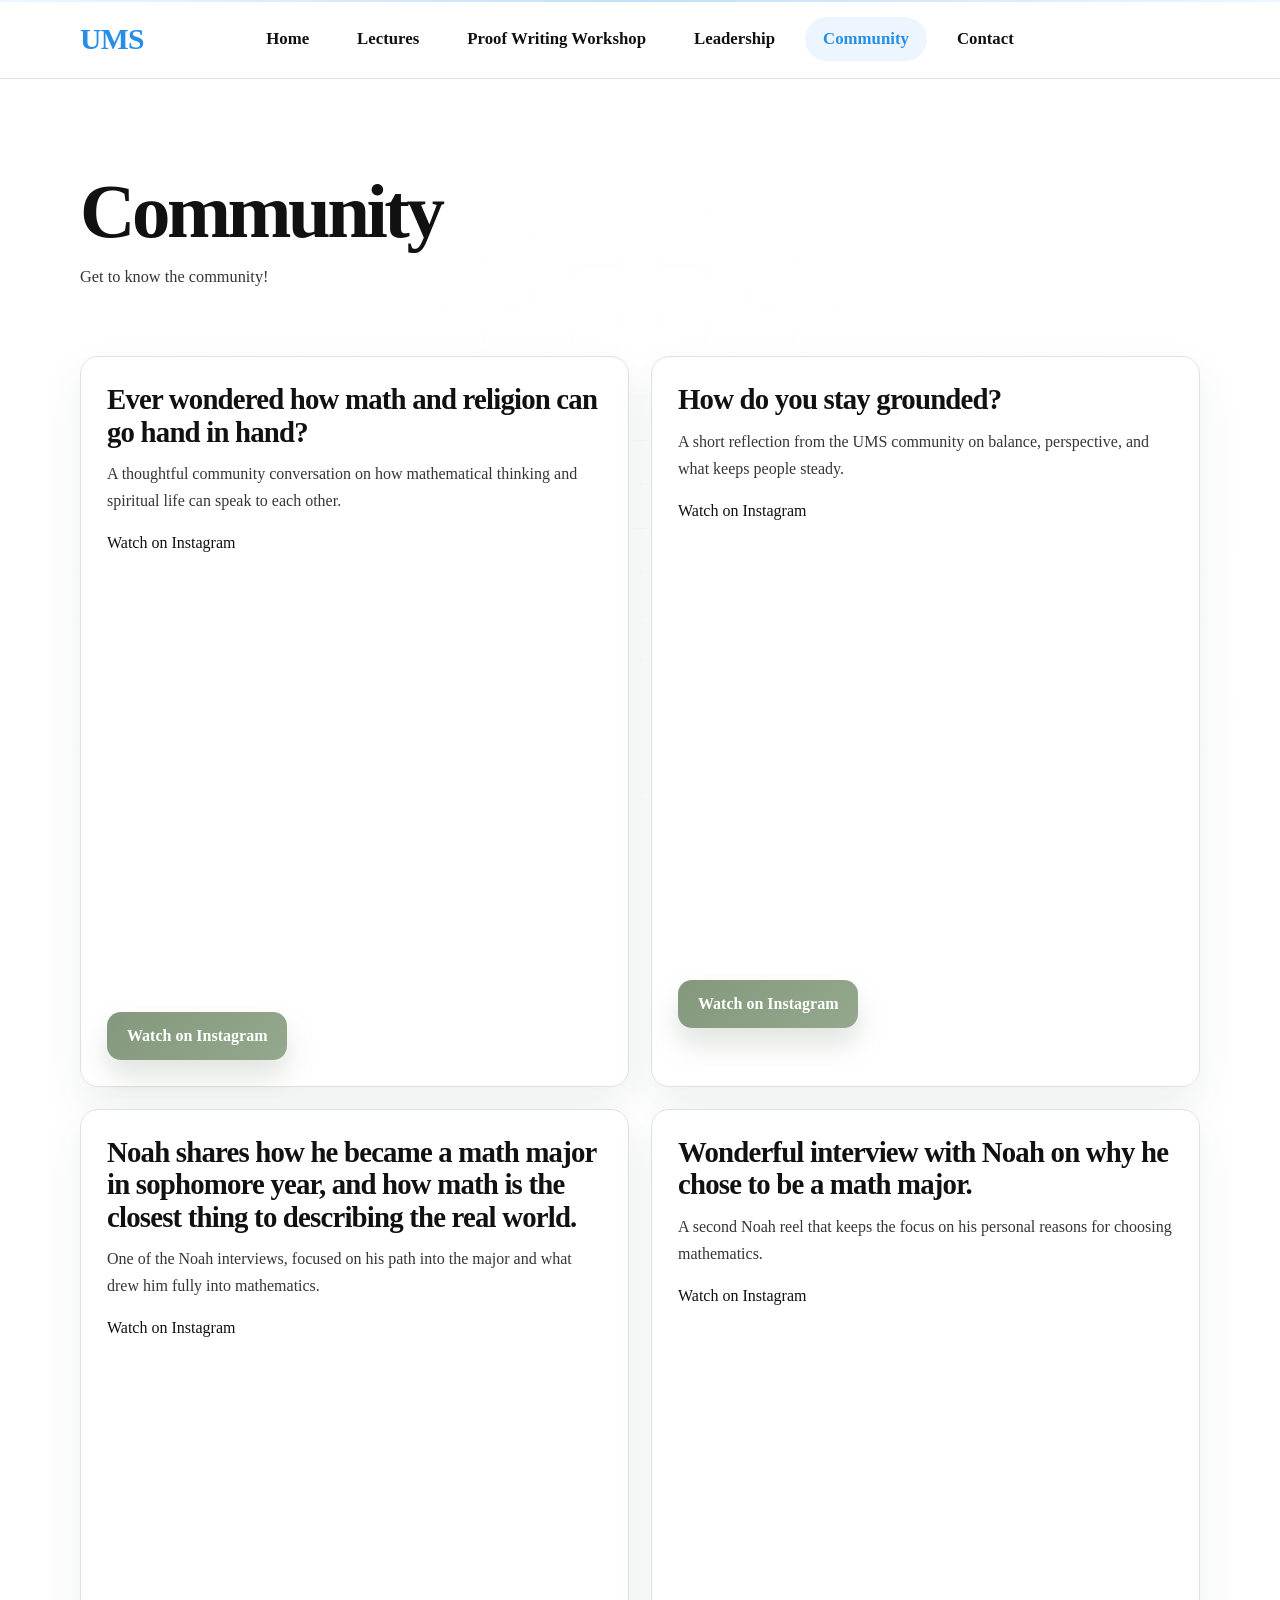
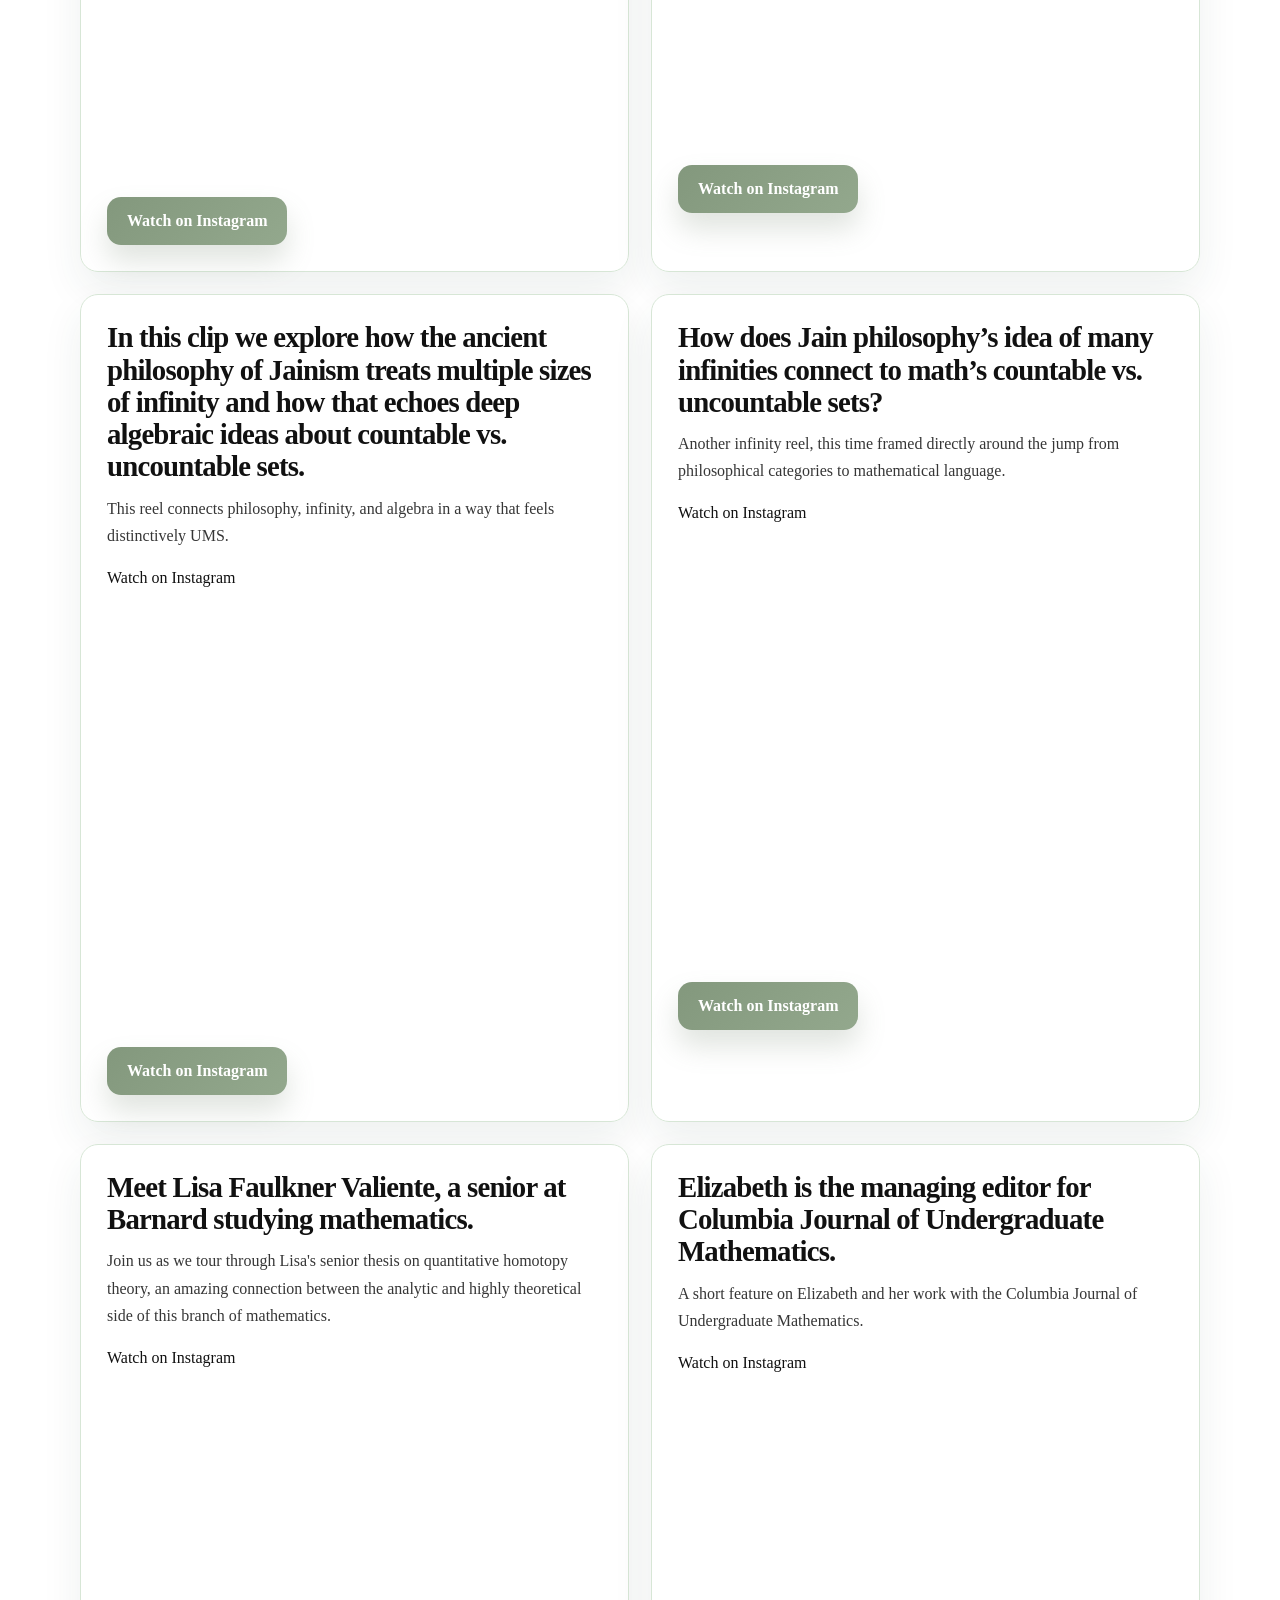
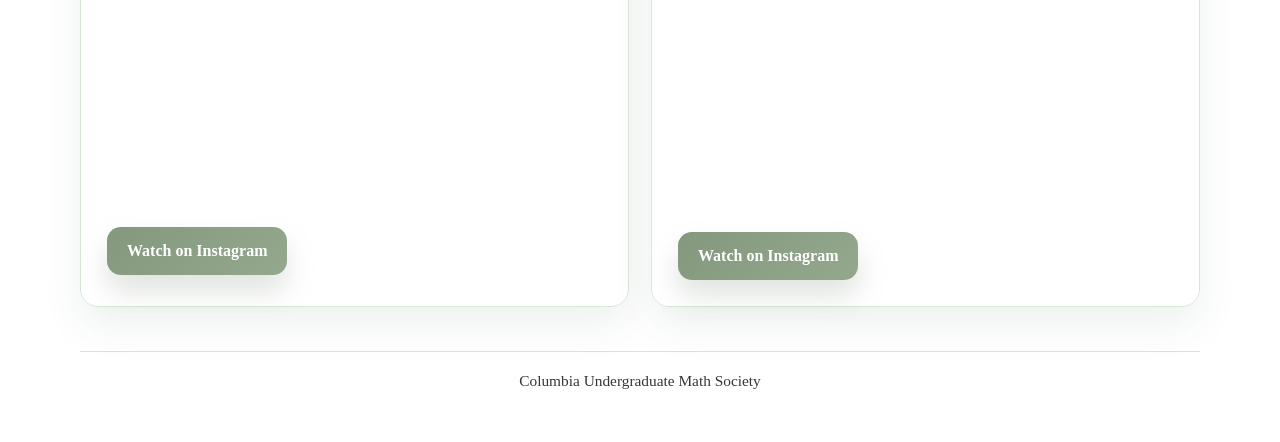
==== community.html @ e364cc78 "Polish site typography and page copy" ====
<!DOCTYPE html>
<html lang="en">
<head>
  <meta charset="UTF-8">
  <meta name="viewport" content="width=device-width, initial-scale=1.0">
  <title>Get to Know Our Community | Columbia Undergraduate Math Society</title>
  <link rel="stylesheet" href="styles.css">
  <script src="site.js" defer></script>
</head>
<body>
  <header class="site-header">
    <div class="shell header-inner">
      <a class="brand" href="index.html">
        <span class="brand-mark" aria-hidden="true"></span>
        <span>UMS</span>
      </a>
      <button class="menu-toggle" type="button" data-menu-toggle aria-expanded="false" aria-controls="site-nav">Menu</button>
      <nav class="site-nav" id="site-nav" data-site-nav aria-label="Primary">
        <a href="index.html">Home</a>
        <a href="lectures.html">Lectures</a>
        <a href="workshop.html">Proof Writing Workshop</a>
        <a href="leadership.html">Leadership</a>
        <a class="active" href="community.html">Community</a>
        <a href="contact.html">Contact</a>
      </nav>
    </div>
  </header>

  <main>
    <section class="page-hero compact">
      <div class="shell">
        <div data-reveal>
          <h1>Community</h1>
          <p class="section-copy">Get to know the community!</p>
        </div>
      </div>
    </section>

    <section class="section">
      <div class="shell community-grid">
        <article class="contact-card community-card" data-reveal>
          <h2 class="contact-title">Ever wondered how math and religion can go hand in hand?</h2>
          <p class="card-copy">A thoughtful community conversation on how mathematical thinking and spiritual life can speak to each other.</p>
          <div class="community-embed">
            <blockquote class="instagram-media" data-instgrm-captioned data-instgrm-permalink="https://www.instagram.com/reel/DSC8EZVDi-K/" data-instgrm-version="14">
              <a href="https://www.instagram.com/reel/DSC8EZVDi-K/" target="_blank" rel="noreferrer">Watch on Instagram</a>
            </blockquote>
          </div>
          <a class="button" href="https://www.instagram.com/reel/DSC8EZVDi-K/" target="_blank" rel="noreferrer">Watch on Instagram</a>
        </article>

        <article class="contact-card community-card" data-reveal>
          <h2 class="contact-title">How do you stay grounded?</h2>
          <p class="card-copy">A short reflection from the UMS community on balance, perspective, and what keeps people steady.</p>
          <div class="community-embed">
            <blockquote class="instagram-media" data-instgrm-captioned data-instgrm-permalink="https://www.instagram.com/reel/DSC8tBtjitu/" data-instgrm-version="14">
              <a href="https://www.instagram.com/reel/DSC8tBtjitu/" target="_blank" rel="noreferrer">Watch on Instagram</a>
            </blockquote>
          </div>
          <a class="button" href="https://www.instagram.com/reel/DSC8tBtjitu/" target="_blank" rel="noreferrer">Watch on Instagram</a>
        </article>

        <article class="contact-card community-card" data-reveal>
          <h2 class="contact-title">Noah shares how he became a math major in sophomore year, and how math is the closest thing to describing the real world.</h2>
          <p class="card-copy">One of the Noah interviews, focused on his path into the major and what drew him fully into mathematics.</p>
          <div class="community-embed">
            <blockquote class="instagram-media" data-instgrm-captioned data-instgrm-permalink="https://www.instagram.com/reel/DRcyOZhD3HZ/" data-instgrm-version="14">
              <a href="https://www.instagram.com/reel/DRcyOZhD3HZ/" target="_blank" rel="noreferrer">Watch on Instagram</a>
            </blockquote>
          </div>
          <a class="button" href="https://www.instagram.com/reel/DRcyOZhD3HZ/" target="_blank" rel="noreferrer">Watch on Instagram</a>
        </article>

        <article class="contact-card community-card" data-reveal>
          <h2 class="contact-title">Wonderful interview with Noah on why he chose to be a math major.</h2>
          <p class="card-copy">A second Noah reel that keeps the focus on his personal reasons for choosing mathematics.</p>
          <div class="community-embed">
            <blockquote class="instagram-media" data-instgrm-captioned data-instgrm-permalink="https://www.instagram.com/reel/DRc0Ur0D_BH/" data-instgrm-version="14">
              <a href="https://www.instagram.com/reel/DRc0Ur0D_BH/" target="_blank" rel="noreferrer">Watch on Instagram</a>
            </blockquote>
          </div>
          <a class="button" href="https://www.instagram.com/reel/DRc0Ur0D_BH/" target="_blank" rel="noreferrer">Watch on Instagram</a>
        </article>

        <article class="contact-card community-card" data-reveal>
          <h2 class="contact-title">In this clip we explore how the ancient philosophy of Jainism treats multiple sizes of infinity and how that echoes deep algebraic ideas about countable vs. uncountable sets.</h2>
          <p class="card-copy">This reel connects philosophy, infinity, and algebra in a way that feels distinctively UMS.</p>
          <div class="community-embed">
            <blockquote class="instagram-media" data-instgrm-captioned data-instgrm-permalink="https://www.instagram.com/reel/DRK39xDj3mk/" data-instgrm-version="14">
              <a href="https://www.instagram.com/reel/DRK39xDj3mk/" target="_blank" rel="noreferrer">Watch on Instagram</a>
            </blockquote>
          </div>
          <a class="button" href="https://www.instagram.com/reel/DRK39xDj3mk/" target="_blank" rel="noreferrer">Watch on Instagram</a>
        </article>

        <article class="contact-card community-card" data-reveal>
          <h2 class="contact-title">How does Jain philosophy’s idea of many infinities connect to math’s countable vs. uncountable sets?</h2>
          <p class="card-copy">Another infinity reel, this time framed directly around the jump from philosophical categories to mathematical language.</p>
          <div class="community-embed">
            <blockquote class="instagram-media" data-instgrm-captioned data-instgrm-permalink="https://www.instagram.com/reel/DRK5C3Fj2CZ/" data-instgrm-version="14">
              <a href="https://www.instagram.com/reel/DRK5C3Fj2CZ/" target="_blank" rel="noreferrer">Watch on Instagram</a>
            </blockquote>
          </div>
          <a class="button" href="https://www.instagram.com/reel/DRK5C3Fj2CZ/" target="_blank" rel="noreferrer">Watch on Instagram</a>
        </article>

        <article class="contact-card community-card" data-reveal>
          <h2 class="contact-title">Meet Lisa Faulkner Valiente, a senior at Barnard studying mathematics.</h2>
          <p class="card-copy">Join us as we tour through Lisa's senior thesis on quantitative homotopy theory, an amazing connection between the analytic and highly theoretical side of this branch of mathematics.</p>
          <div class="community-embed">
            <blockquote class="instagram-media" data-instgrm-captioned data-instgrm-permalink="https://www.instagram.com/reel/DQCYy-2jDpm/" data-instgrm-version="14">
              <a href="https://www.instagram.com/reel/DQCYy-2jDpm/" target="_blank" rel="noreferrer">Watch on Instagram</a>
            </blockquote>
          </div>
          <a class="button" href="https://www.instagram.com/reel/DQCYy-2jDpm/" target="_blank" rel="noreferrer">Watch on Instagram</a>
        </article>

        <article class="contact-card community-card" data-reveal>
          <h2 class="contact-title">Elizabeth is the managing editor for Columbia Journal of Undergraduate Mathematics.</h2>
          <p class="card-copy">A short feature on Elizabeth and her work with the Columbia Journal of Undergraduate Mathematics.</p>
          <div class="community-embed">
            <blockquote class="instagram-media" data-instgrm-captioned data-instgrm-permalink="https://www.instagram.com/reel/DPtb3ORDhpY/" data-instgrm-version="14">
              <a href="https://www.instagram.com/reel/DPtb3ORDhpY/" target="_blank" rel="noreferrer">Watch on Instagram</a>
            </blockquote>
          </div>
          <a class="button" href="https://www.instagram.com/reel/DPtb3ORDhpY/" target="_blank" rel="noreferrer">Watch on Instagram</a>
        </article>
      </div>
    </section>
  </main>

  <footer class="site-footer">
    <div class="shell footer-inner">
      <span>Columbia Undergraduate Math Society</span>
    </div>
  </footer>

  <script async src="https://www.instagram.com/embed.js"></script>
</body>
</html>
---- styles.css ----
:root {
  --bg: #ffffff;
  --surface: #ffffff;
  --surface-strong: #e0ecd9;
  --line: #d7e6d6;
  --line-strong: #b8d8bb;
  --text: #111111;
  --heading: #111111;
  --muted: #363636;
  --accent: #4ca8f5;
  --accent-strong: #278de7;
  --accent-soft: rgba(76, 168, 245, 0.1);
  --button-fill: #83987d;
  --button-fill-strong: #71866c;
  --shadow: 0 18px 40px rgba(44, 72, 58, 0.08);
  --shadow-soft: 0 10px 22px rgba(44, 72, 58, 0.05);
  --radius: 18px;
  --radius-sm: 12px;
  --radius-pill: 999px;
  --container: 1120px;
  --header-height: 78px;
}

* {
  box-sizing: border-box;
}

html {
  scroll-behavior: smooth;
}

body {
  margin: 0;
  color: var(--text);
  background: var(--bg);
  font-family: "Times New Roman", Times, serif;
}

body::before {
  content: "";
  position: fixed;
  inset: 0;
  pointer-events: none;
  background-image:
    linear-gradient(rgba(205, 225, 205, 0.55) 1px, transparent 1px),
    linear-gradient(90deg, rgba(205, 225, 205, 0.55) 1px, transparent 1px);
  background-size: 44px 44px;
  mask-image: radial-gradient(circle at center, rgba(0, 0, 0, 0.6), transparent 90%);
  opacity: 0.16;
}

a {
  color: inherit;
  text-decoration: none;
}

img {
  display: block;
  max-width: 100%;
}

button,
input,
select {
  font: inherit;
}

button {
  cursor: pointer;
}

.site-header {
  position: sticky;
  top: 0;
  z-index: 50;
  background: rgba(255, 255, 255, 0.97);
  backdrop-filter: blur(14px);
  border-bottom: 1px solid rgba(205, 225, 205, 0.82);
}

.site-header::before {
  content: "";
  position: absolute;
  inset: 0 0 auto;
  height: 2px;
  background: linear-gradient(90deg, rgba(76, 168, 245, 0.1), rgba(76, 168, 245, 0.35), rgba(76, 168, 245, 0.1));
}

.shell {
  width: min(calc(100% - 32px), var(--container));
  margin: 0 auto;
}

.header-inner {
  min-height: var(--header-height);
  display: grid;
  grid-template-columns: 1fr auto 1fr;
  align-items: center;
  gap: 20px;
}

.brand {
  display: inline-flex;
  align-items: center;
  grid-column: 1;
  justify-self: start;
  gap: 0;
  color: var(--accent-strong);
  font-weight: 700;
  font-size: 1.85rem;
  letter-spacing: -0.02em;
}

.brand-mark {
  display: none;
}

.menu-toggle {
  display: none;
  grid-column: 3;
  justify-self: end;
  border: 1px solid var(--line);
  border-radius: 12px;
  background: var(--surface);
  color: var(--heading);
  padding: 10px 14px;
  font-weight: 700;
}

.site-nav {
  grid-column: 2;
  display: flex;
  align-items: center;
  justify-self: center;
  justify-content: center;
  gap: 12px;
}

.site-nav a {
  padding: 12px 18px;
  border-radius: var(--radius-pill);
  color: var(--heading);
  font-size: 1.05rem;
  font-weight: 600;
  transition: background 0.2s ease, color 0.2s ease, transform 0.2s ease;
}

.site-nav a:hover,
.site-nav a.active {
  background: var(--accent-soft);
  color: var(--accent-strong);
}

.site-nav a:hover {
  transform: translateY(-1px);
}

main {
  position: relative;
  z-index: 1;
}

.page-hero {
  padding: 88px 0 32px;
}

.page-hero.compact {
  padding-bottom: 14px;
}

.hero-grid {
  display: grid;
  grid-template-columns: minmax(0, 1.2fr) minmax(320px, 0.8fr);
  gap: 34px;
  align-items: center;
}

.eyebrow {
  display: inline-flex;
  align-items: center;
  gap: 8px;
  color: var(--accent-strong);
  font-size: 0.82rem;
  font-weight: 800;
  letter-spacing: 0.08em;
  text-transform: uppercase;
}

.eyebrow::before {
  content: "";
  width: 30px;
  height: 1px;
  background: currentColor;
}

.page-hero h1,
.section-title,
.card-title,
.lecture-title,
.workshop-title,
.leader-name,
.contact-title {
  margin: 0;
  color: var(--heading);
  font-family: "Times New Roman", Times, serif;
  font-weight: 700;
}

.page-hero h1 {
  margin-top: 8px;
  font-size: clamp(3rem, 6vw, 4.8rem);
  line-height: 0.97;
  letter-spacing: -0.045em;
}

.lead {
  max-width: 720px;
  margin-top: 20px;
  color: var(--muted);
  font-size: 1.15rem;
  line-height: 1.7;
}

.hero-actions {
  display: flex;
  flex-wrap: wrap;
  gap: 14px;
  margin-top: 28px;
}

.button,
.button-secondary,
.button-ghost {
  display: inline-flex;
  align-items: center;
  justify-content: center;
  gap: 10px;
  min-height: 48px;
  padding: 0 20px;
  border-radius: 14px;
  font-weight: 700;
  transition: transform 0.2s ease, background 0.2s ease, border-color 0.2s ease, color 0.2s ease;
}

.button {
  border: 0;
  background: linear-gradient(135deg, var(--button-fill), #93a88d);
  color: #ffffff;
  box-shadow: 0 16px 28px rgba(113, 134, 108, 0.22);
}

.button:hover {
  transform: translateY(-1px);
  background: linear-gradient(135deg, var(--button-fill-strong), #7f9279);
}

.button-secondary {
  border: 1px solid var(--button-fill);
  background: var(--button-fill);
  color: #ffffff;
}

.button-secondary:hover,
.button-ghost:hover {
  transform: translateY(-1px);
  border-color: var(--button-fill-strong);
  background: var(--button-fill-strong);
  color: #ffffff;
}

.button-ghost {
  border: 1px solid var(--button-fill);
  background: var(--button-fill);
  color: #ffffff;
}

.hero-visual,
.math-panel,
.card,
.lecture-card,
.workshop-card,
.leader-card,
.contact-card,
.feature-card,
.note-card,
.filter-panel {
  background: rgba(255, 255, 255, 0.96);
  border: 1px solid var(--line);
  border-radius: var(--radius);
  box-shadow: var(--shadow);
}

.hero-visual {
  position: relative;
  min-height: 420px;
  padding: 26px;
  overflow: hidden;
}

.hero-visual::before,
.hero-visual::after {
  content: "";
  position: absolute;
  border-radius: 50%;
  background: rgba(76, 168, 245, 0.08);
}

.hero-visual::before {
  width: 220px;
  height: 220px;
  top: -70px;
  right: -70px;
}

.hero-visual::after {
  width: 140px;
  height: 140px;
  bottom: -30px;
  left: -30px;
}

.visual-stack {
  position: relative;
  z-index: 1;
  display: grid;
  gap: 16px;
}

.math-panel {
  padding: 18px;
  box-shadow: var(--shadow-soft);
}

.math-panel.small {
  max-width: 240px;
}

.math-panel .label {
  color: var(--accent-strong);
  font-size: 0.8rem;
  font-weight: 800;
  letter-spacing: 0.07em;
  text-transform: uppercase;
}

.math-panel strong {
  display: block;
  margin-top: 8px;
  color: var(--heading);
  font-size: 1.1rem;
}

.formula,
.microcopy {
  margin-top: 12px;
  color: var(--muted);
  line-height: 1.65;
}

.formula code {
  font-family: "SFMono-Regular", Consolas, monospace;
  font-size: 0.95rem;
  color: var(--heading);
}

.stats-row {
  display: flex;
  flex-wrap: wrap;
  gap: 12px;
}

.stat-pill {
  padding: 10px 14px;
  border-radius: 999px;
  background: var(--surface-strong);
  color: var(--heading);
  font-size: 0.95rem;
  font-weight: 700;
}

.section {
  padding: 34px 0 0;
}

.section-head {
  display: flex;
  align-items: end;
  justify-content: space-between;
  gap: 18px;
  margin-bottom: 24px;
}

.section-title {
  font-size: clamp(2.2rem, 4vw, 3.5rem);
  line-height: 1;
  letter-spacing: -0.04em;
}

.subsection-title {
  margin: 0 0 20px;
  color: var(--heading);
  font-family: "Times New Roman", Times, serif;
  font-size: clamp(1.7rem, 2.6vw, 2.35rem);
  line-height: 1.05;
  font-weight: 700;
  letter-spacing: -0.03em;
}

.section-copy {
  max-width: 700px;
  color: var(--muted);
  font-size: 1.02rem;
  line-height: 1.75;
}

.page-hero .section-copy {
  margin-top: 14px;
}

.feature-grid,
.two-column,
.leadership-grid,
.contact-grid,
.community-grid,
.workshop-grid,
.archive-grid {
  display: grid;
  gap: 22px;
}

.feature-grid {
  grid-template-columns: repeat(3, minmax(0, 1fr));
}

.two-column,
.contact-grid,
.community-grid {
  grid-template-columns: repeat(2, minmax(0, 1fr));
}

.contact-links-grid {
  grid-template-columns: 1fr;
}

.leadership-grid {
  grid-template-columns: repeat(3, minmax(0, 1fr));
}

.workshop-grid {
  grid-template-columns: repeat(2, minmax(0, 1fr));
}

.archive-grid {
  grid-template-columns: repeat(3, minmax(0, 1fr));
}

.feature-card,
.note-card,
.contact-card,
.workshop-card,
.card {
  padding: 26px;
}

.card-title,
.contact-title {
  font-size: 1.8rem;
  line-height: 1.12;
  letter-spacing: -0.028em;
}

.card-copy {
  margin-top: 12px;
  color: var(--muted);
  line-height: 1.7;
}

.card-meta {
  display: flex;
  flex-wrap: wrap;
  gap: 10px;
  margin-top: 16px;
}

.meta-pill {
  padding: 8px 12px;
  border-radius: 999px;
  background: var(--surface-strong);
  color: var(--heading);
  font-size: 0.88rem;
  font-weight: 700;
}

.split-card {
  display: grid;
  grid-template-columns: 1fr auto;
  gap: 16px;
  align-items: center;
}

.filter-panel {
  padding: 20px;
}

.controls-grid {
  display: grid;
  grid-template-columns: minmax(0, 1.4fr) repeat(2, minmax(180px, 0.5fr)) auto;
  gap: 14px;
}

.field-label {
  display: block;
  margin-bottom: 8px;
  color: var(--muted);
  font-size: 0.9rem;
  font-weight: 700;
}

.field,
.search-field {
  width: 100%;
  min-height: 52px;
  border: 1px solid var(--line);
  border-radius: 14px;
  background: #ffffff;
  color: var(--heading);
  padding: 0 16px;
  outline: none;
  transition: border-color 0.2s ease, box-shadow 0.2s ease;
}

.field:focus,
.search-field:focus {
  border-color: var(--accent);
  box-shadow: 0 0 0 4px rgba(76, 168, 245, 0.12);
}

.results-summary {
  display: flex;
  align-items: center;
  justify-content: space-between;
  gap: 16px;
  flex-wrap: wrap;
  margin: 18px 0 10px;
  color: var(--muted);
}

.term-group {
  margin-top: 30px;
}

.term-heading {
  display: flex;
  align-items: center;
  justify-content: space-between;
  gap: 16px;
  margin-bottom: 16px;
}

.term-heading h2 {
  margin: 0;
  color: var(--heading);
  font-family: "Times New Roman", Times, serif;
  font-size: 2rem;
  font-weight: 700;
  letter-spacing: -0.03em;
}

.lecture-list {
  display: grid;
  gap: 18px;
}

.lecture-card {
  display: grid;
  grid-template-columns: 220px minmax(0, 1fr);
  gap: 22px;
  padding: 22px;
  overflow: hidden;
}

.lecture-art {
  position: relative;
  min-height: 180px;
  border-radius: 18px;
  padding: 18px;
  background: linear-gradient(160deg, rgba(76, 168, 245, 0.12), rgba(76, 168, 245, 0.02));
  border: 1px solid rgba(76, 168, 245, 0.16);
  overflow: hidden;
}

.lecture-art::before {
  content: "";
  position: absolute;
  inset: 12px;
  border: 1px dashed rgba(39, 141, 231, 0.24);
  border-radius: 14px;
}

.art-label {
  position: relative;
  z-index: 1;
  display: inline-flex;
  padding: 8px 10px;
  border-radius: 999px;
  background: rgba(255, 255, 255, 0.82);
  color: var(--accent-strong);
  font-size: 0.78rem;
  font-weight: 800;
  letter-spacing: 0.08em;
  text-transform: uppercase;
}

.lecture-art svg {
  position: absolute;
  inset: auto 0 0 auto;
  width: 100%;
  height: 100%;
  opacity: 0.9;
}

.lecture-body {
  min-width: 0;
}

.lecture-meta {
  display: flex;
  flex-wrap: wrap;
  gap: 10px;
  margin-bottom: 10px;
}

.lecture-title {
  font-size: clamp(1.55rem, 2.6vw, 2.15rem);
  line-height: 1.14;
  letter-spacing: -0.032em;
}

.lecture-subtitle {
  margin-top: 10px;
  color: var(--accent-strong);
  font-size: 1rem;
  font-weight: 800;
}

.lecture-blurb {
  margin: 14px 0 0;
  color: var(--muted);
  line-height: 1.7;
}

.lecture-actions {
  display: flex;
  align-items: center;
  justify-content: space-between;
  gap: 16px;
  margin-top: 18px;
  flex-wrap: wrap;
}

.lecture-toggle {
  border: 1px solid var(--button-fill);
  background: var(--button-fill);
  color: #ffffff;
  padding: 10px 14px;
  border-radius: 12px;
  font-weight: 700;
}

.lecture-toggle:hover {
  border-color: var(--button-fill-strong);
  background: var(--button-fill-strong);
  color: #ffffff;
}

.lecture-detail {
  display: grid;
  grid-template-rows: 0fr;
  margin-top: 0;
  transition: grid-template-rows 0.24s ease, margin-top 0.24s ease;
}

.lecture-detail-inner {
  overflow: hidden;
}

.lecture-card.expanded .lecture-detail {
  grid-template-rows: 1fr;
  margin-top: 16px;
}

.lecture-detail p {
  margin: 0;
  color: var(--muted);
  line-height: 1.8;
}

.empty-state {
  padding: 26px;
  border-radius: var(--radius);
  border: 1px dashed var(--line-strong);
  color: var(--muted);
  background: rgba(255, 255, 255, 0.9);
  text-align: center;
}

.year-nav {
  display: flex;
  flex-wrap: wrap;
  gap: 12px;
  margin-bottom: 28px;
}

.year-nav a {
  padding: 16px 28px;
  border-radius: 999px;
  background: #d2e3ca;
  border: 1px solid #bdd2b4;
  color: var(--heading);
  font-size: 1.05rem;
  font-weight: 700;
  box-shadow: var(--shadow-soft);
}

.year-section {
  margin-top: 32px;
}

.year-section + .year-section {
  margin-top: 88px;
  padding-top: 40px;
  border-top: 2px solid var(--line);
}

.year-section h2 {
  margin: 0 0 22px;
  color: var(--heading);
  font-family: "Times New Roman", Times, serif;
  font-size: 2.15rem;
  font-weight: 700;
  letter-spacing: -0.03em;
}

.workshop-card .year-tag,
.leader-role,
.contact-tag {
  color: var(--accent-strong);
  font-size: 0.95rem;
  font-weight: 800;
  letter-spacing: 0.08em;
  text-transform: uppercase;
}

.workshop-title {
  margin-top: 10px;
  font-size: 1.7rem;
  line-height: 1.18;
  letter-spacing: -0.03em;
}

.workshop-meta {
  display: grid;
  gap: 10px;
  margin-top: 16px;
  color: var(--muted);
}

.workshop-meta strong {
  color: var(--heading);
  margin-right: 8px;
}

.leader-card {
  overflow: hidden;
  padding: 0;
}

.leader-image {
  width: 100%;
  height: 280px;
  object-fit: cover;
  background: var(--surface-strong);
}

.leader-image.upper-crop {
  object-position: center 24%;
}

.leader-image.top-crop {
  object-position: center 18%;
}

.leader-body {
  padding: 20px 20px 24px;
}

.leader-name {
  font-size: 1.65rem;
  line-height: 1.12;
  letter-spacing: -0.03em;
}

.leader-copy {
  margin-top: 12px;
  color: var(--muted);
  line-height: 1.7;
}

.leadership-history-section {
  margin-top: 24px;
}

.previous-leadership-grid {
  display: grid;
  grid-template-columns: 1fr;
  margin-top: 20px;
  gap: 18px;
}

.history-card {
  display: grid;
  gap: 16px;
  min-height: 0;
}

.history-year {
  color: var(--heading);
  font-size: 1.7rem;
  font-weight: 700;
  line-height: 1;
}

.history-list {
  display: grid;
  gap: 14px;
}

.history-row {
  display: grid;
  gap: 6px;
}

.history-row strong {
  color: var(--accent-strong);
  font-size: 0.92rem;
  font-weight: 800;
  letter-spacing: 0.08em;
  text-transform: uppercase;
}

.history-row span {
  color: var(--heading);
  line-height: 1.6;
}

.contact-stack {
  display: grid;
  gap: 16px;
  margin-top: 18px;
}

.community-card .card-copy {
  margin-bottom: 0;
}

.community-embed {
  margin-top: 20px;
  min-height: 460px;
  display: flex;
  align-items: flex-start;
  justify-content: center;
}

.community-embed .instagram-media {
  margin: 0 !important;
  min-width: 0 !important;
  width: 100% !important;
  max-width: 100% !important;
}

.community-card .button {
  margin-top: 18px;
}

.contact-row {
  display: flex;
  align-items: center;
  justify-content: space-between;
  gap: 16px;
  padding: 16px 18px;
  border-radius: 16px;
  background: var(--surface-strong);
}

.contact-row .button {
  flex: 0 0 auto;
  min-width: 170px;
  white-space: nowrap;
}

.contact-row strong {
  display: block;
  color: var(--heading);
}

.contact-row span {
  color: var(--muted);
  line-height: 1.6;
}

.faq-list {
  display: grid;
  gap: 14px;
}

.faq-item {
  padding: 18px;
  border-radius: 16px;
  background: var(--surface-strong);
}

.faq-item strong {
  display: block;
  color: var(--heading);
}

.faq-item p {
  margin: 10px 0 0;
  color: var(--muted);
  line-height: 1.7;
}

.site-footer {
  padding: 44px 0 52px;
  color: var(--muted);
  font-size: 0.96rem;
}

.footer-inner {
  display: flex;
  align-items: center;
  justify-content: center;
  gap: 18px;
  flex-wrap: wrap;
  border-top: 1px solid var(--line);
  padding-top: 20px;
  text-align: center;
}

.inline-link {
  color: var(--accent-strong);
  font-weight: 700;
}

.home-stage {
  position: relative;
  min-height: calc(100vh - var(--header-height));
  display: grid;
  place-items: center;
  padding: 24px 0 40px;
  overflow: hidden;
}

.home-stage::before {
  content: "";
  position: absolute;
  inset: 10% 12% auto;
  height: 360px;
  background: radial-gradient(circle, rgba(76, 168, 245, 0.11), transparent 70%);
  filter: blur(46px);
  pointer-events: none;
}

.home-shell {
  position: relative;
  width: min(calc(100% - 32px), 1180px);
}

.home-logo-layer {
  position: absolute;
  left: 50%;
  top: -60px;
  width: min(72vw, 760px);
  transform: translateX(-50%);
  opacity: 0;
  pointer-events: none;
  animation: homeLogoIn 1.8s ease forwards;
}

.home-logo-layer img {
  width: 100%;
  height: auto;
  mix-blend-mode: multiply;
  filter: drop-shadow(0 16px 24px rgba(76, 168, 245, 0.08));
}

.home-content {
  position: relative;
  z-index: 1;
  display: grid;
  min-height: calc(100vh - var(--header-height) - 72px);
  align-content: center;
  justify-items: center;
  gap: 28px;
}

.home-title-stack {
  max-width: 980px;
  text-align: center;
  opacity: 0;
  transform: translateY(26px);
  animation: homeTextIn 1s ease forwards 0.82s;
}

.home-title {
  font-size: clamp(3.8rem, 8vw, 6.9rem);
  line-height: 0.93;
  letter-spacing: -0.03em;
  color: var(--heading);
  font-weight: 700;
  text-wrap: balance;
}

.scroll-indicator {
  position: absolute;
  right: clamp(12px, 2.8vw, 36px);
  top: 50%;
  display: inline-flex;
  flex-direction: column;
  align-items: center;
  gap: 10px;
  color: var(--heading);
  opacity: 0;
  transform: translateY(-50%);
  animation: homeArrowIn 0.9s ease forwards 1.25s;
}

.scroll-indicator-line {
  width: 1px;
  height: 46px;
  background: currentColor;
}

.scroll-indicator-arrow {
  width: 12px;
  height: 12px;
  border-right: 1px solid currentColor;
  border-bottom: 1px solid currentColor;
  transform: rotate(45deg);
}

.home-summary-section {
  padding-top: 8px;
}

.home-summary-card {
  width: 100%;
  max-width: none;
  margin: 0;
  padding: 30px 36px;
  border-radius: 16px;
  border: 1px solid var(--line);
  background: rgba(255, 255, 255, 0.96);
  box-shadow: var(--shadow-soft);
  color: var(--heading);
  font-size: clamp(1.05rem, 1.7vw, 1.32rem);
  line-height: 1.6;
  text-align: left;
}

.home-gallery-section {
  padding-top: 34px;
}

.home-gallery {
  display: grid;
  grid-template-columns: repeat(3, minmax(0, 1fr));
  gap: 22px;
}

.home-photo-card {
  margin: 0;
  aspect-ratio: 1 / 1;
  overflow: hidden;
  border-radius: 12px;
  border: 1px solid var(--line);
  background: rgba(255, 255, 255, 0.96);
  box-shadow: var(--shadow);
}

.home-photo-card img {
  width: 100%;
  height: 100%;
  object-fit: contain;
  background: #ffffff;
}

.home-cards-section {
  padding: 38px 0 56px;
}

.home-panels {
  width: 100%;
  margin: 0 auto;
  display: grid;
  grid-template-columns: 1fr;
  gap: 24px;
}

.home-card {
  min-height: 236px;
  padding: 32px 36px;
  border-radius: 18px;
  background: rgba(255, 255, 255, 0.96);
  border: 1px solid var(--line);
  box-shadow: 0 28px 54px rgba(63, 96, 129, 0.08);
  backdrop-filter: blur(6px);
}

.home-card h2 {
  margin: 0;
  color: var(--heading);
  font-family: "Times New Roman", Times, serif;
  font-size: clamp(1.95rem, 3vw, 2.8rem);
  line-height: 1;
  font-weight: 700;
  letter-spacing: -0.04em;
}

.home-card p {
  margin: 18px 0 0;
  color: var(--muted);
  font-size: 1.18rem;
  line-height: 1.7;
}

.home-card .event-meta {
  margin-top: 18px;
  color: var(--muted);
  font-size: 0.95rem;
  font-weight: 700;
  line-height: 1.7;
}

.home-card .event-speaker {
  margin-top: 14px;
  color: var(--accent-strong);
  font-size: 1.08rem;
  font-weight: 800;
}

.home-card .button {
  margin-top: 24px;
}

.home-help {
  width: 100%;
  margin: 24px auto 0;
}

.home-help h2 {
  margin-bottom: 18px;
}

.home-help .faq-list {
  margin-top: 0;
}

.home-help .faq-item {
  background: var(--surface-strong);
}

@keyframes homeLogoIn {
  from {
    opacity: 0;
    transform: translateX(-50%) scale(0.94);
  }
  to {
    opacity: 0.18;
    transform: translateX(-50%) scale(1);
  }
}

@keyframes homeTextIn {
  from {
    opacity: 0;
    transform: translateY(26px);
  }
  to {
    opacity: 1;
    transform: translateY(0);
  }
}

@keyframes homeArrowIn {
  from {
    opacity: 0;
    transform: translateY(calc(-50% + 18px));
  }
  to {
    opacity: 1;
    transform: translateY(-50%);
  }
}

[data-reveal] {
  opacity: 0;
  transform: translateY(16px);
  transition: opacity 0.42s ease, transform 0.42s ease;
}

[data-reveal].visible {
  opacity: 1;
  transform: translateY(0);
}

@media (prefers-reduced-motion: reduce) {
  html {
    scroll-behavior: auto;
  }

  [data-reveal],
  .lecture-detail,
  .button,
  .button-secondary,
  .button-ghost,
  .site-nav a {
    transition: none;
  }
}

@media (max-width: 1020px) {
  .hero-grid,
  .feature-grid,
  .two-column,
  .contact-grid,
  .community-grid,
  .archive-grid,
  .leadership-grid,
  .workshop-grid,
  .home-panels {
    grid-template-columns: 1fr;
  }

  .home-gallery {
    grid-template-columns: repeat(2, minmax(0, 1fr));
  }

  .controls-grid {
    grid-template-columns: 1fr 1fr;
  }

  .lecture-card {
    grid-template-columns: 1fr;
  }

  .lecture-art {
    min-height: 150px;
  }
}

@media (max-width: 840px) {
  body::before {
    opacity: 0.14;
  }

  .menu-toggle {
    display: inline-flex;
  }

  .site-nav {
    display: none;
    width: 100%;
    flex-direction: column;
    align-items: stretch;
    padding-bottom: 10px;
  }

  .site-nav.open {
    display: flex;
  }

  .site-nav a {
    width: 100%;
  }

  .header-inner {
    display: flex;
    flex-wrap: wrap;
    padding: 12px 0;
  }

  .page-hero {
    padding-top: 54px;
  }

  .home-logo-layer {
    top: -10px;
    width: min(92vw, 620px);
  }

  .home-content {
    min-height: calc(100vh - var(--header-height) - 52px);
  }

  .scroll-indicator {
    right: 6px;
  }
}

@media (max-width: 640px) {
  .shell {
    width: min(calc(100% - 24px), var(--container));
  }

  .page-hero h1 {
    font-size: 3rem;
  }

  .home-stage {
    padding-top: 24px;
  }

  .home-title {
    font-size: 3.2rem;
  }

  .scroll-indicator-line {
    height: 34px;
  }

  .scroll-indicator {
    top: auto;
    right: 12px;
    bottom: 24px;
    transform: none;
    animation: homeTextIn 0.9s ease forwards 1.25s;
  }

  .home-summary-card {
    padding: 24px;
    font-size: 1.18rem;
  }

  .home-gallery {
    grid-template-columns: 1fr;
  }

  .home-photo-card {
    aspect-ratio: 4 / 3;
  }

  .home-card {
    min-height: 0;
    padding: 24px;
    border-radius: 24px;
  }

  .section-title {
    font-size: 2.4rem;
  }

  .controls-grid {
    grid-template-columns: 1fr;
  }

  .hero-actions,
  .lecture-actions,
  .contact-row,
  .footer-inner {
    flex-direction: column;
    align-items: stretch;
  }

  .button,
  .button-secondary,
  .button-ghost,
  .lecture-toggle,
  .contact-row .button {
    width: 100%;
  }

  .feature-card,
  .note-card,
  .contact-card,
  .workshop-card,
  .card,
  .filter-panel,
  .hero-visual,
  .lecture-card {
    padding: 18px;
  }

  .community-embed {
    min-height: 380px;
  }

  .leader-body {
    padding: 18px;
  }
}
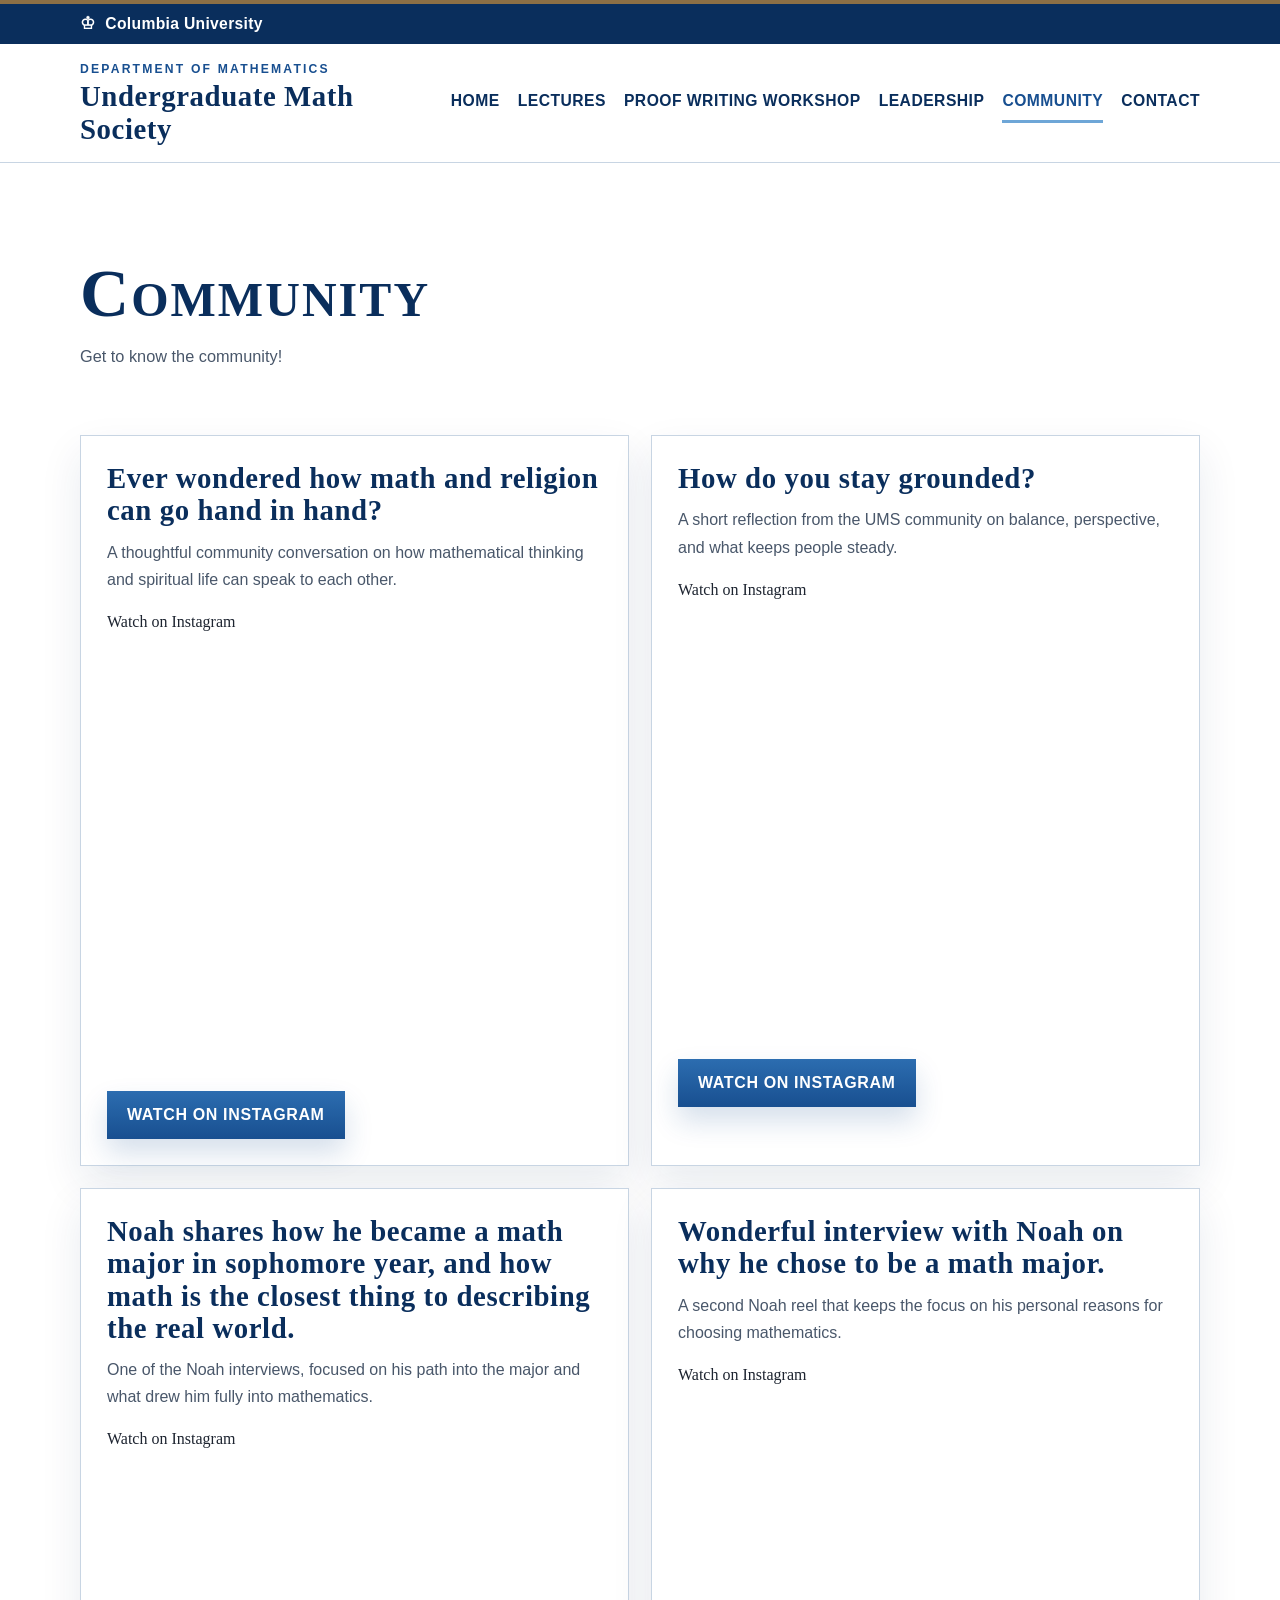
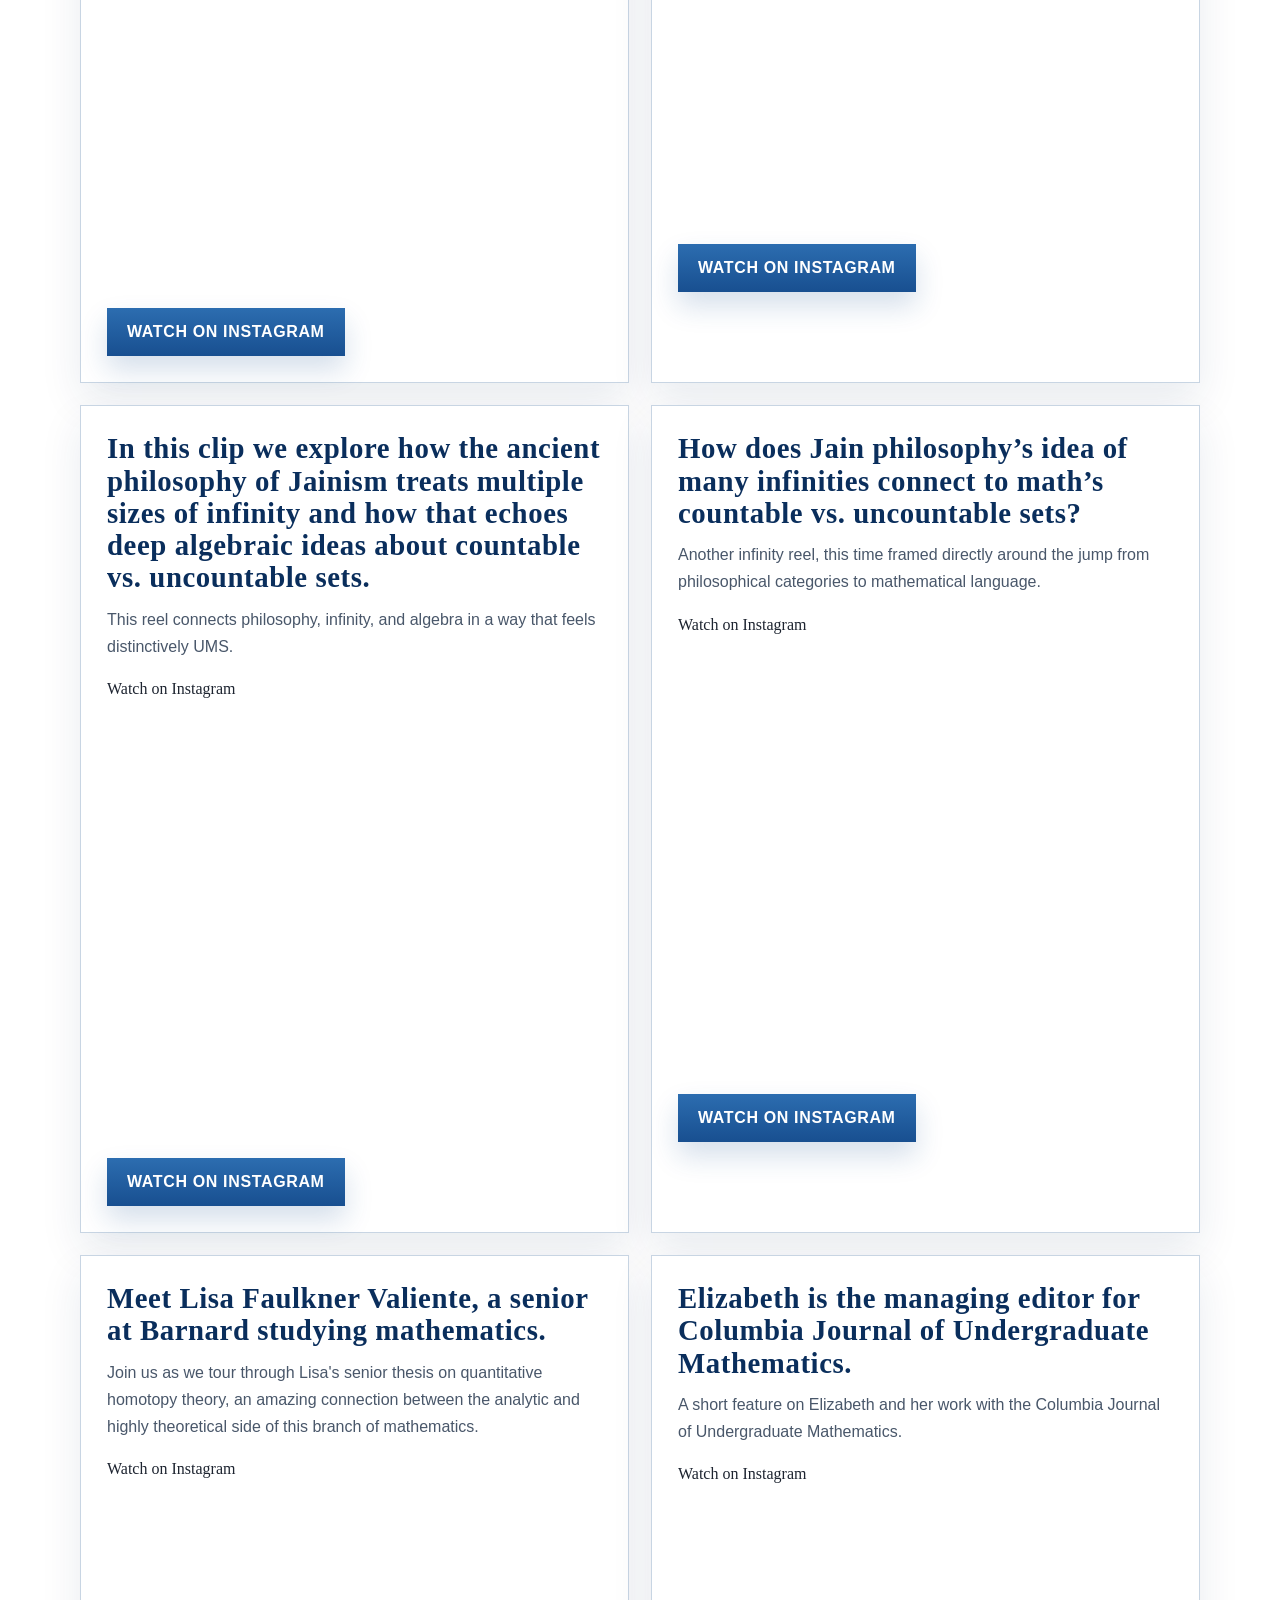
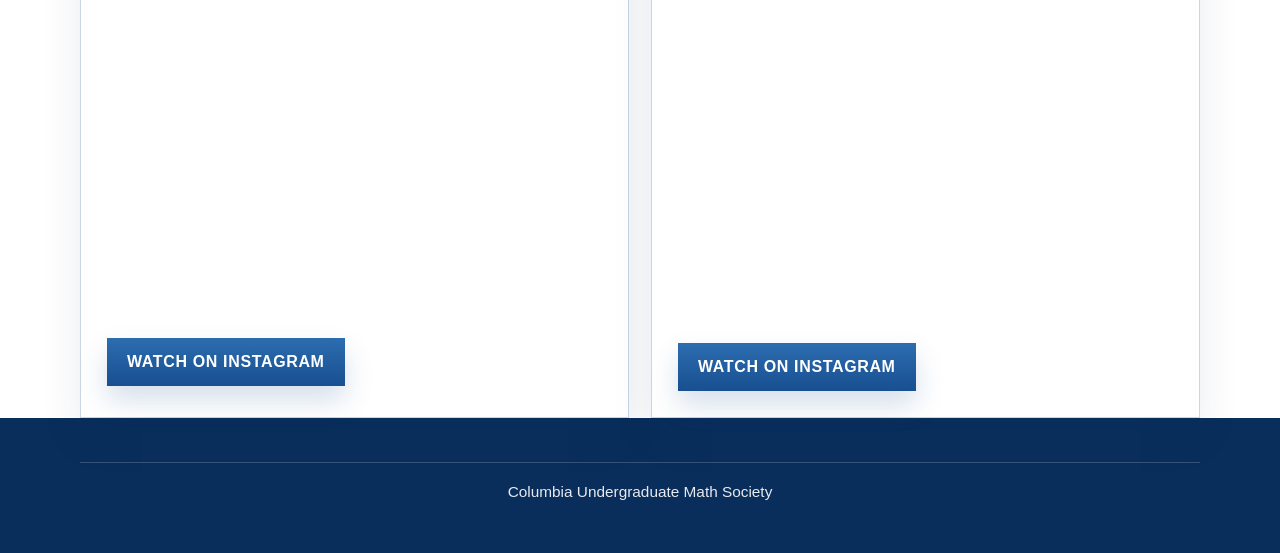
==== commit 78cbf485: "Restyle site with Columbia-inspired branding" ====
--- a/community.html
+++ b/community.html
@@ -9,10 +9,18 @@
 </head>
 <body>
   <header class="site-header">
+    <div class="columbia-strip">
+      <div class="shell columbia-strip-inner">
+        <a class="columbia-home" href="https://www.columbia.edu/" target="_blank" rel="noreferrer">
+          <span class="columbia-crown" aria-hidden="true">♔</span>
+          <span>Columbia University</span>
+        </a>
+      </div>
+    </div>
     <div class="shell header-inner">
       <a class="brand" href="index.html">
-        <span class="brand-mark" aria-hidden="true"></span>
-        <span>UMS</span>
+        <span class="brand-kicker">Department of Mathematics</span>
+        <span class="brand-name">Undergraduate Math Society</span>
       </a>
       <button class="menu-toggle" type="button" data-menu-toggle aria-expanded="false" aria-controls="site-nav">Menu</button>
       <nav class="site-nav" id="site-nav" data-site-nav aria-label="Primary">
--- a/styles.css
+++ b/styles.css
@@ -1,24 +1,27 @@
 :root {
   --bg: #ffffff;
   --surface: #ffffff;
-  --surface-strong: #e0ecd9;
-  --line: #d7e6d6;
-  --line-strong: #b8d8bb;
-  --text: #111111;
-  --heading: #111111;
-  --muted: #363636;
-  --accent: #4ca8f5;
-  --accent-strong: #278de7;
-  --accent-soft: rgba(76, 168, 245, 0.1);
-  --button-fill: #83987d;
-  --button-fill-strong: #71866c;
-  --shadow: 0 18px 40px rgba(44, 72, 58, 0.08);
-  --shadow-soft: 0 10px 22px rgba(44, 72, 58, 0.05);
+  --surface-strong: #eef3f8;
+  --line: #c8d5e3;
+  --line-strong: #9fb5cb;
+  --text: #1d2430;
+  --heading: #0a2e5c;
+  --muted: #49576a;
+  --accent: #6ea6d7;
+  --accent-strong: #184f90;
+  --accent-soft: rgba(110, 166, 215, 0.14);
+  --button-fill: #184f90;
+  --button-fill-strong: #103d6f;
+  --shadow: 0 18px 40px rgba(16, 45, 84, 0.09);
+  --shadow-soft: 0 10px 22px rgba(16, 45, 84, 0.06);
   --radius: 18px;
   --radius-sm: 12px;
   --radius-pill: 999px;
   --container: 1120px;
-  --header-height: 78px;
+  --header-height: 132px;
+  --display-font: "Trajan Pro 3", "Times New Roman", Georgia, serif;
+  --body-font: "Adobe Garamond Pro", Garamond, Baskerville, Georgia, serif;
+  --ui-font: "Proxima Nova", "Avenir Next", "Helvetica Neue", Arial, sans-serif;
 }
 
 * {
@@ -33,20 +36,11 @@
   margin: 0;
   color: var(--text);
   background: var(--bg);
-  font-family: "Times New Roman", Times, serif;
+  font-family: var(--body-font);
 }
 
 body::before {
-  content: "";
-  position: fixed;
-  inset: 0;
-  pointer-events: none;
-  background-image:
-    linear-gradient(rgba(205, 225, 205, 0.55) 1px, transparent 1px),
-    linear-gradient(90deg, rgba(205, 225, 205, 0.55) 1px, transparent 1px);
-  background-size: 44px 44px;
-  mask-image: radial-gradient(circle at center, rgba(0, 0, 0, 0.6), transparent 90%);
-  opacity: 0.16;
+  display: none;
 }
 
 a {
@@ -73,17 +67,42 @@
   position: sticky;
   top: 0;
   z-index: 50;
-  background: rgba(255, 255, 255, 0.97);
+  background: rgba(255, 255, 255, 0.99);
   backdrop-filter: blur(14px);
-  border-bottom: 1px solid rgba(205, 225, 205, 0.82);
+  border-bottom: 1px solid var(--line);
 }
 
 .site-header::before {
-  content: "";
-  position: absolute;
-  inset: 0 0 auto;
-  height: 2px;
-  background: linear-gradient(90deg, rgba(76, 168, 245, 0.1), rgba(76, 168, 245, 0.35), rgba(76, 168, 245, 0.1));
+  display: none;
+}
+
+.columbia-strip {
+  background: var(--heading);
+  color: #ffffff;
+  border-top: 4px solid #8c6f45;
+}
+
+.columbia-strip-inner {
+  min-height: 40px;
+  display: flex;
+  align-items: center;
+}
+
+.columbia-home {
+  display: inline-flex;
+  align-items: center;
+  gap: 10px;
+  color: #ffffff;
+  font-family: var(--ui-font);
+  font-size: 0.98rem;
+  font-weight: 600;
+  letter-spacing: 0.02em;
+  text-transform: none;
+}
+
+.columbia-crown {
+  font-size: 1.05rem;
+  line-height: 1;
 }
 
 .shell {
@@ -92,63 +111,81 @@
 }
 
 .header-inner {
-  min-height: var(--header-height);
-  display: grid;
-  grid-template-columns: 1fr auto 1fr;
+  min-height: calc(var(--header-height) - 40px);
+  display: grid;
+  grid-template-columns: minmax(260px, 1fr) auto;
   align-items: center;
-  gap: 20px;
+  gap: 28px;
+  padding: 18px 0 16px;
 }
 
 .brand {
-  display: inline-flex;
-  align-items: center;
+  display: grid;
+  gap: 4px;
   grid-column: 1;
   justify-self: start;
-  gap: 0;
+  color: var(--heading);
+}
+
+.brand-kicker {
   color: var(--accent-strong);
-  font-weight: 700;
-  font-size: 1.85rem;
-  letter-spacing: -0.02em;
-}
-
-.brand-mark {
-  display: none;
+  font-family: var(--ui-font);
+  font-size: 0.76rem;
+  font-weight: 700;
+  letter-spacing: 0.18em;
+  text-transform: uppercase;
+}
+
+.brand-name {
+  color: var(--heading);
+  font-family: var(--display-font);
+  font-size: 1.8rem;
+  font-weight: 700;
+  letter-spacing: 0.02em;
 }
 
 .menu-toggle {
   display: none;
-  grid-column: 3;
+  grid-column: 2;
   justify-self: end;
   border: 1px solid var(--line);
-  border-radius: 12px;
+  border-radius: 0;
   background: var(--surface);
   color: var(--heading);
   padding: 10px 14px;
-  font-weight: 700;
+  font-family: var(--ui-font);
+  font-weight: 600;
+  letter-spacing: 0.03em;
+  text-transform: uppercase;
 }
 
 .site-nav {
   grid-column: 2;
   display: flex;
   align-items: center;
-  justify-self: center;
-  justify-content: center;
-  gap: 12px;
+  justify-self: end;
+  justify-content: flex-end;
+  gap: 18px;
 }
 
 .site-nav a {
-  padding: 12px 18px;
-  border-radius: var(--radius-pill);
-  color: var(--heading);
-  font-size: 1.05rem;
+  padding: 6px 0 10px;
+  border-radius: 0;
+  border-bottom: 3px solid transparent;
+  color: var(--heading);
+  font-family: var(--ui-font);
+  font-size: 0.98rem;
   font-weight: 600;
-  transition: background 0.2s ease, color 0.2s ease, transform 0.2s ease;
+  letter-spacing: 0.03em;
+  text-transform: uppercase;
+  transition: border-color 0.2s ease, color 0.2s ease, transform 0.2s ease;
 }
 
 .site-nav a:hover,
 .site-nav a.active {
-  background: var(--accent-soft);
+  background: transparent;
   color: var(--accent-strong);
+  border-bottom-color: var(--accent);
 }
 
 .site-nav a:hover {
@@ -202,15 +239,16 @@
 .contact-title {
   margin: 0;
   color: var(--heading);
-  font-family: "Times New Roman", Times, serif;
+  font-family: var(--display-font);
   font-weight: 700;
 }
 
 .page-hero h1 {
   margin-top: 8px;
-  font-size: clamp(3rem, 6vw, 4.8rem);
-  line-height: 0.97;
-  letter-spacing: -0.045em;
+  font-size: clamp(2.6rem, 5.5vw, 4.25rem);
+  line-height: 1.02;
+  letter-spacing: 0.03em;
+  font-variant: small-caps;
 }
 
 .lead {
@@ -237,21 +275,24 @@
   gap: 10px;
   min-height: 48px;
   padding: 0 20px;
-  border-radius: 14px;
-  font-weight: 700;
+  border-radius: 0;
+  font-family: var(--ui-font);
+  font-weight: 700;
+  letter-spacing: 0.04em;
+  text-transform: uppercase;
   transition: transform 0.2s ease, background 0.2s ease, border-color 0.2s ease, color 0.2s ease;
 }
 
 .button {
   border: 0;
-  background: linear-gradient(135deg, var(--button-fill), #93a88d);
+  background: linear-gradient(180deg, #2c6db0, var(--button-fill));
   color: #ffffff;
-  box-shadow: 0 16px 28px rgba(113, 134, 108, 0.22);
+  box-shadow: 0 14px 28px rgba(24, 79, 144, 0.18);
 }
 
 .button:hover {
   transform: translateY(-1px);
-  background: linear-gradient(135deg, var(--button-fill-strong), #7f9279);
+  background: linear-gradient(180deg, #275f9a, var(--button-fill-strong));
 }
 
 .button-secondary {
@@ -286,7 +327,7 @@
 .filter-panel {
   background: rgba(255, 255, 255, 0.96);
   border: 1px solid var(--line);
-  border-radius: var(--radius);
+  border-radius: 0;
   box-shadow: var(--shadow);
 }
 
@@ -337,6 +378,7 @@
 
 .math-panel .label {
   color: var(--accent-strong);
+  font-family: var(--ui-font);
   font-size: 0.8rem;
   font-weight: 800;
   letter-spacing: 0.07em;
@@ -354,6 +396,7 @@
 .microcopy {
   margin-top: 12px;
   color: var(--muted);
+  font-family: var(--ui-font);
   line-height: 1.65;
 }
 
@@ -371,9 +414,10 @@
 
 .stat-pill {
   padding: 10px 14px;
-  border-radius: 999px;
+  border-radius: 0;
   background: var(--surface-strong);
   color: var(--heading);
+  font-family: var(--ui-font);
   font-size: 0.95rem;
   font-weight: 700;
 }
@@ -392,23 +436,26 @@
 
 .section-title {
   font-size: clamp(2.2rem, 4vw, 3.5rem);
-  line-height: 1;
-  letter-spacing: -0.04em;
+  line-height: 1.05;
+  letter-spacing: 0.02em;
+  font-variant: small-caps;
 }
 
 .subsection-title {
   margin: 0 0 20px;
   color: var(--heading);
-  font-family: "Times New Roman", Times, serif;
+  font-family: var(--display-font);
   font-size: clamp(1.7rem, 2.6vw, 2.35rem);
   line-height: 1.05;
   font-weight: 700;
-  letter-spacing: -0.03em;
+  letter-spacing: 0.02em;
+  font-variant: small-caps;
 }
 
 .section-copy {
   max-width: 700px;
   color: var(--muted);
+  font-family: var(--ui-font);
   font-size: 1.02rem;
   line-height: 1.75;
 }
@@ -466,12 +513,13 @@
 .contact-title {
   font-size: 1.8rem;
   line-height: 1.12;
-  letter-spacing: -0.028em;
+  letter-spacing: 0.02em;
 }
 
 .card-copy {
   margin-top: 12px;
   color: var(--muted);
+  font-family: var(--ui-font);
   line-height: 1.7;
 }
 
@@ -484,11 +532,14 @@
 
 .meta-pill {
   padding: 8px 12px;
-  border-radius: 999px;
-  background: var(--surface-strong);
-  color: var(--heading);
+  border-radius: 0;
+  background: #edf3f9;
+  color: var(--accent-strong);
+  font-family: var(--ui-font);
   font-size: 0.88rem;
   font-weight: 700;
+  letter-spacing: 0.04em;
+  text-transform: uppercase;
 }
 
 .split-card {
@@ -512,8 +563,11 @@
   display: block;
   margin-bottom: 8px;
   color: var(--muted);
+  font-family: var(--ui-font);
   font-size: 0.9rem;
   font-weight: 700;
+  letter-spacing: 0.04em;
+  text-transform: uppercase;
 }
 
 .field,
@@ -521,10 +575,11 @@
   width: 100%;
   min-height: 52px;
   border: 1px solid var(--line);
-  border-radius: 14px;
+  border-radius: 0;
   background: #ffffff;
   color: var(--heading);
   padding: 0 16px;
+  font-family: var(--ui-font);
   outline: none;
   transition: border-color 0.2s ease, box-shadow 0.2s ease;
 }
@@ -543,6 +598,7 @@
   flex-wrap: wrap;
   margin: 18px 0 10px;
   color: var(--muted);
+  font-family: var(--ui-font);
 }
 
 .term-group {
@@ -560,10 +616,11 @@
 .term-heading h2 {
   margin: 0;
   color: var(--heading);
-  font-family: "Times New Roman", Times, serif;
+  font-family: var(--display-font);
   font-size: 2rem;
   font-weight: 700;
-  letter-spacing: -0.03em;
+  letter-spacing: 0.02em;
+  font-variant: small-caps;
 }
 
 .lecture-list {
@@ -582,10 +639,10 @@
 .lecture-art {
   position: relative;
   min-height: 180px;
-  border-radius: 18px;
+  border-radius: 0;
   padding: 18px;
-  background: linear-gradient(160deg, rgba(76, 168, 245, 0.12), rgba(76, 168, 245, 0.02));
-  border: 1px solid rgba(76, 168, 245, 0.16);
+  background: linear-gradient(160deg, rgba(110, 166, 215, 0.16), rgba(237, 243, 249, 0.85));
+  border: 1px solid rgba(24, 79, 144, 0.14);
   overflow: hidden;
 }
 
@@ -602,9 +659,10 @@
   z-index: 1;
   display: inline-flex;
   padding: 8px 10px;
-  border-radius: 999px;
-  background: rgba(255, 255, 255, 0.82);
+  border-radius: 0;
+  background: rgba(255, 255, 255, 0.88);
   color: var(--accent-strong);
+  font-family: var(--ui-font);
   font-size: 0.78rem;
   font-weight: 800;
   letter-spacing: 0.08em;
@@ -639,6 +697,7 @@
 .lecture-subtitle {
   margin-top: 10px;
   color: var(--accent-strong);
+  font-family: var(--ui-font);
   font-size: 1rem;
   font-weight: 800;
 }
@@ -663,8 +722,11 @@
   background: var(--button-fill);
   color: #ffffff;
   padding: 10px 14px;
-  border-radius: 12px;
-  font-weight: 700;
+  border-radius: 0;
+  font-family: var(--ui-font);
+  font-weight: 700;
+  letter-spacing: 0.04em;
+  text-transform: uppercase;
 }
 
 .lecture-toggle:hover {
@@ -713,13 +775,16 @@
 
 .year-nav a {
   padding: 16px 28px;
-  border-radius: 999px;
-  background: #d2e3ca;
-  border: 1px solid #bdd2b4;
-  color: var(--heading);
+  border-radius: 0;
+  background: #edf3f9;
+  border: 1px solid var(--line);
+  color: var(--accent-strong);
+  font-family: var(--ui-font);
   font-size: 1.05rem;
   font-weight: 700;
   box-shadow: var(--shadow-soft);
+  letter-spacing: 0.04em;
+  text-transform: uppercase;
 }
 
 .year-section {
@@ -735,16 +800,18 @@
 .year-section h2 {
   margin: 0 0 22px;
   color: var(--heading);
-  font-family: "Times New Roman", Times, serif;
+  font-family: var(--display-font);
   font-size: 2.15rem;
   font-weight: 700;
-  letter-spacing: -0.03em;
+  letter-spacing: 0.02em;
+  font-variant: small-caps;
 }
 
 .workshop-card .year-tag,
 .leader-role,
 .contact-tag {
   color: var(--accent-strong);
+  font-family: var(--ui-font);
   font-size: 0.95rem;
   font-weight: 800;
   letter-spacing: 0.08em;
@@ -779,7 +846,7 @@
   width: 100%;
   height: 280px;
   object-fit: cover;
-  background: var(--surface-strong);
+  background: #f6f8fb;
 }
 
 .leader-image.upper-crop {
@@ -803,6 +870,7 @@
 .leader-copy {
   margin-top: 12px;
   color: var(--muted);
+  font-family: var(--ui-font);
   line-height: 1.7;
 }
 
@@ -842,6 +910,7 @@
 
 .history-row strong {
   color: var(--accent-strong);
+  font-family: var(--ui-font);
   font-size: 0.92rem;
   font-weight: 800;
   letter-spacing: 0.08em;
@@ -850,6 +919,7 @@
 
 .history-row span {
   color: var(--heading);
+  font-family: var(--ui-font);
   line-height: 1.6;
 }
 
@@ -888,7 +958,7 @@
   justify-content: space-between;
   gap: 16px;
   padding: 16px 18px;
-  border-radius: 16px;
+  border-radius: 0;
   background: var(--surface-strong);
 }
 
@@ -915,7 +985,7 @@
 
 .faq-item {
   padding: 18px;
-  border-radius: 16px;
+  border-radius: 0;
   background: var(--surface-strong);
 }
 
@@ -932,7 +1002,9 @@
 
 .site-footer {
   padding: 44px 0 52px;
-  color: var(--muted);
+  color: rgba(255, 255, 255, 0.9);
+  background: var(--heading);
+  font-family: var(--ui-font);
   font-size: 0.96rem;
 }
 
@@ -942,7 +1014,7 @@
   justify-content: center;
   gap: 18px;
   flex-wrap: wrap;
-  border-top: 1px solid var(--line);
+  border-top: 1px solid rgba(255, 255, 255, 0.18);
   padding-top: 20px;
   text-align: center;
 }
@@ -964,10 +1036,8 @@
 .home-stage::before {
   content: "";
   position: absolute;
-  inset: 10% 12% auto;
-  height: 360px;
-  background: radial-gradient(circle, rgba(76, 168, 245, 0.11), transparent 70%);
-  filter: blur(46px);
+  inset: 0;
+  background: linear-gradient(180deg, rgba(8, 43, 89, 0.05), transparent 34%);
   pointer-events: none;
 }
 
@@ -991,7 +1061,7 @@
   width: 100%;
   height: auto;
   mix-blend-mode: multiply;
-  filter: drop-shadow(0 16px 24px rgba(76, 168, 245, 0.08));
+  filter: drop-shadow(0 18px 30px rgba(24, 79, 144, 0.08));
 }
 
 .home-content {
@@ -1013,12 +1083,14 @@
 }
 
 .home-title {
-  font-size: clamp(3.8rem, 8vw, 6.9rem);
-  line-height: 0.93;
-  letter-spacing: -0.03em;
+  font-family: var(--display-font);
+  font-size: clamp(3.4rem, 7vw, 6rem);
+  line-height: 0.98;
+  letter-spacing: 0.03em;
   color: var(--heading);
   font-weight: 700;
   text-wrap: balance;
+  font-variant: small-caps;
 }
 
 .scroll-indicator {
@@ -1058,11 +1130,12 @@
   max-width: none;
   margin: 0;
   padding: 30px 36px;
-  border-radius: 16px;
+  border-radius: 0;
   border: 1px solid var(--line);
   background: rgba(255, 255, 255, 0.96);
   box-shadow: var(--shadow-soft);
   color: var(--heading);
+  font-family: var(--ui-font);
   font-size: clamp(1.05rem, 1.7vw, 1.32rem);
   line-height: 1.6;
   text-align: left;
@@ -1082,7 +1155,7 @@
   margin: 0;
   aspect-ratio: 1 / 1;
   overflow: hidden;
-  border-radius: 12px;
+  border-radius: 0;
   border: 1px solid var(--line);
   background: rgba(255, 255, 255, 0.96);
   box-shadow: var(--shadow);
@@ -1110,26 +1183,28 @@
 .home-card {
   min-height: 236px;
   padding: 32px 36px;
-  border-radius: 18px;
+  border-radius: 0;
   background: rgba(255, 255, 255, 0.96);
   border: 1px solid var(--line);
-  box-shadow: 0 28px 54px rgba(63, 96, 129, 0.08);
-  backdrop-filter: blur(6px);
+  border-top: 4px solid var(--accent);
+  box-shadow: var(--shadow);
 }
 
 .home-card h2 {
   margin: 0;
   color: var(--heading);
-  font-family: "Times New Roman", Times, serif;
+  font-family: var(--display-font);
   font-size: clamp(1.95rem, 3vw, 2.8rem);
-  line-height: 1;
-  font-weight: 700;
-  letter-spacing: -0.04em;
+  line-height: 1.04;
+  font-weight: 700;
+  letter-spacing: 0.02em;
+  font-variant: small-caps;
 }
 
 .home-card p {
   margin: 18px 0 0;
   color: var(--muted);
+  font-family: var(--ui-font);
   font-size: 1.18rem;
   line-height: 1.7;
 }
@@ -1137,6 +1212,7 @@
 .home-card .event-meta {
   margin-top: 18px;
   color: var(--muted);
+  font-family: var(--ui-font);
   font-size: 0.95rem;
   font-weight: 700;
   line-height: 1.7;
@@ -1145,6 +1221,7 @@
 .home-card .event-speaker {
   margin-top: 14px;
   color: var(--accent-strong);
+  font-family: var(--ui-font);
   font-size: 1.08rem;
   font-weight: 800;
 }
@@ -1261,7 +1338,7 @@
 
 @media (max-width: 840px) {
   body::before {
-    opacity: 0.14;
+    display: none;
   }
 
   .menu-toggle {
@@ -1282,12 +1359,14 @@
 
   .site-nav a {
     width: 100%;
+    border-bottom-width: 1px;
+    padding: 12px 0;
   }
 
   .header-inner {
     display: flex;
     flex-wrap: wrap;
-    padding: 12px 0;
+    padding: 14px 0;
   }
 
   .page-hero {
@@ -1353,7 +1432,7 @@
   .home-card {
     min-height: 0;
     padding: 24px;
-    border-radius: 24px;
+    border-radius: 0;
   }
 
   .section-title {
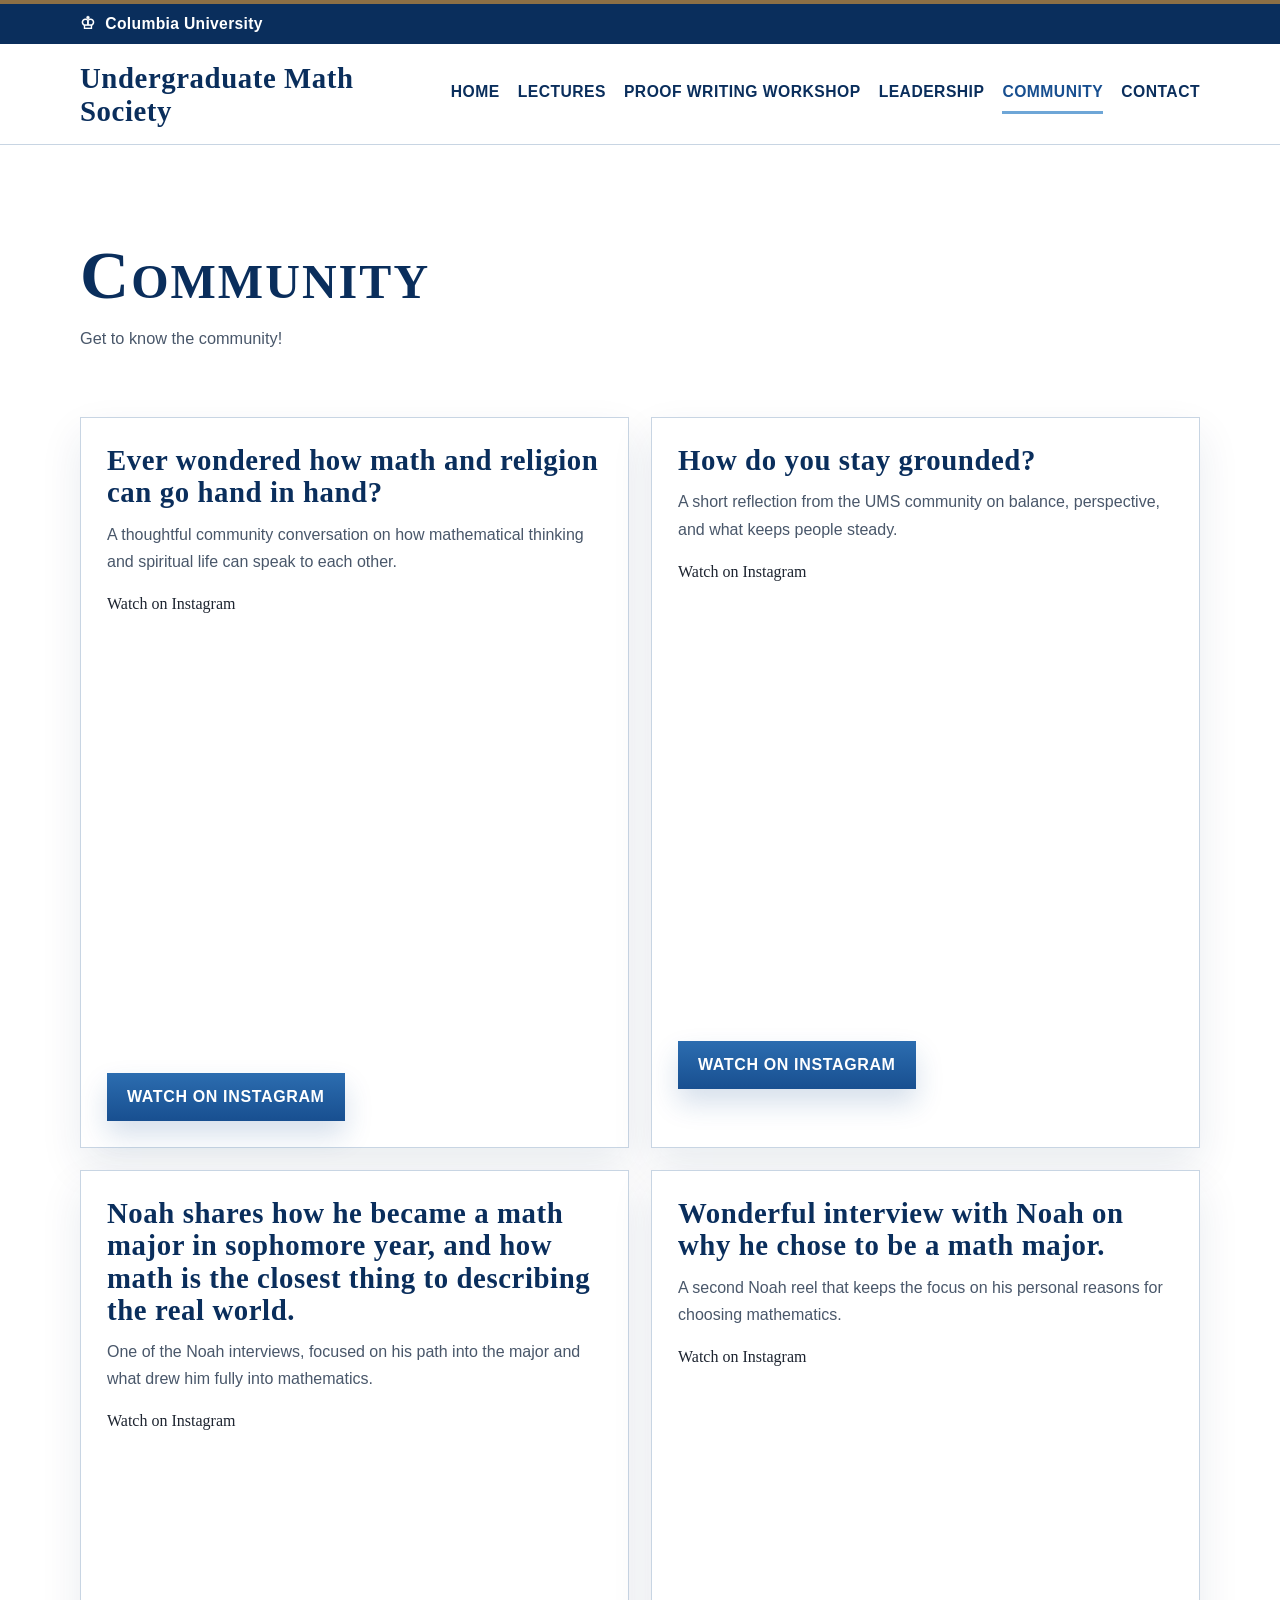
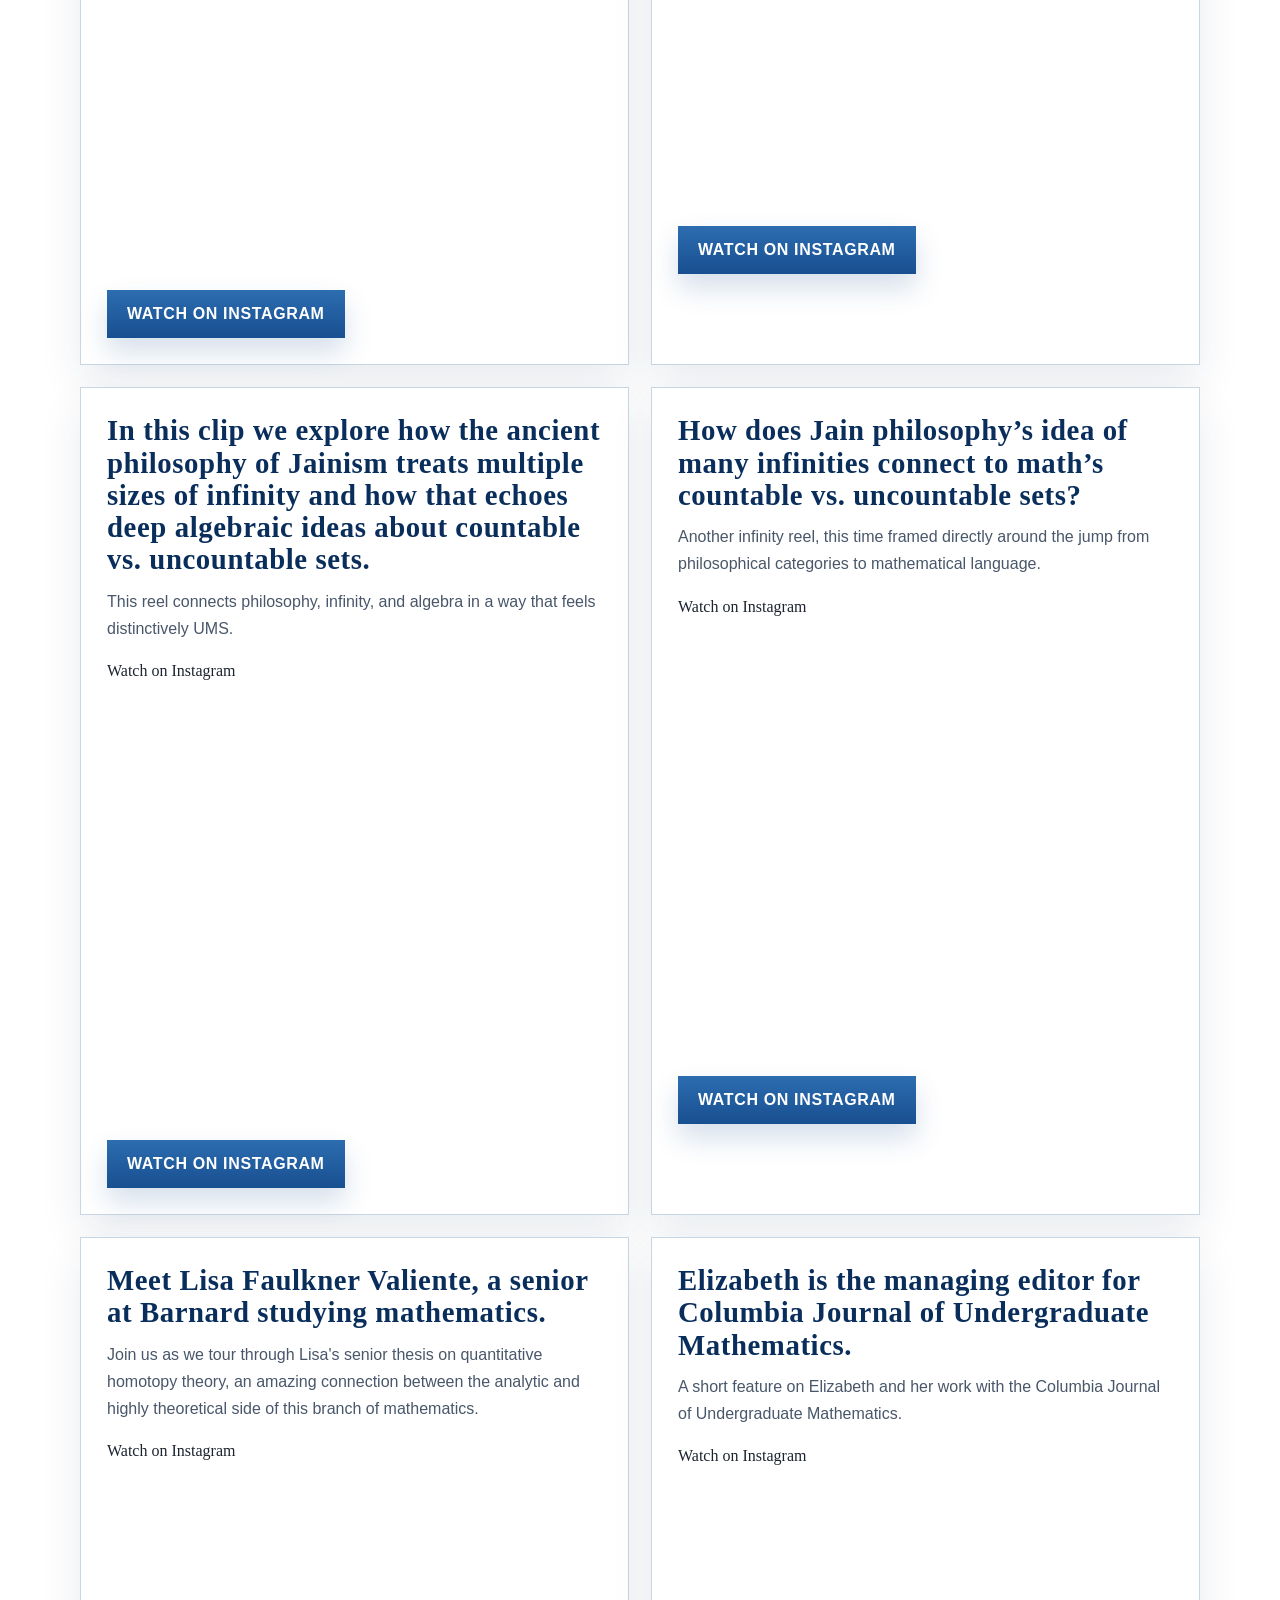
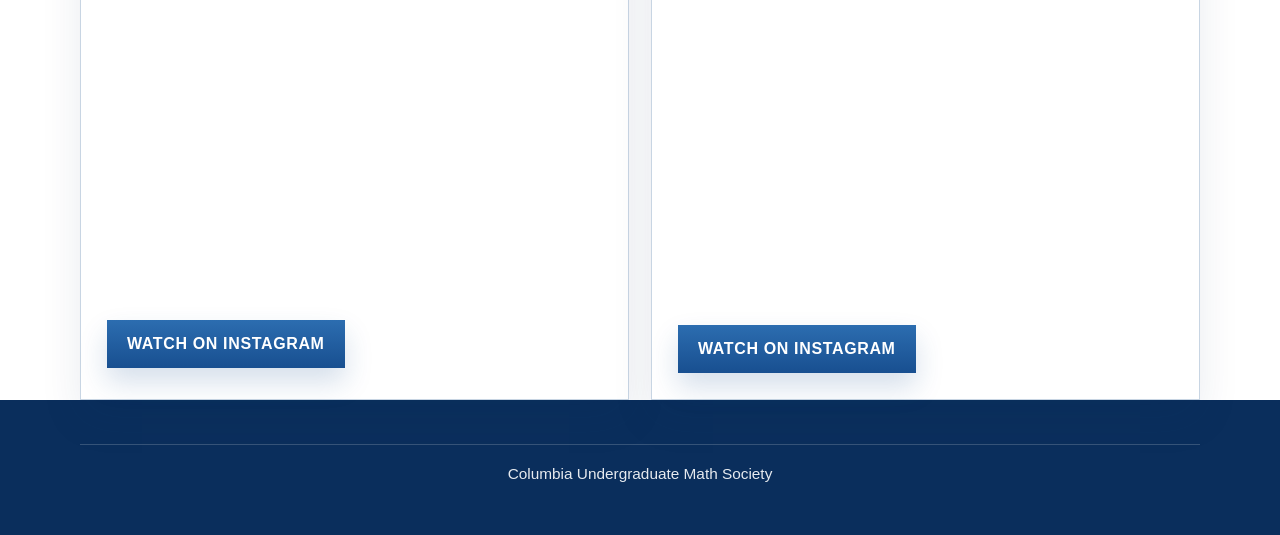
==== commit 2f4dbc77: "Remove department label from header" ====
--- a/community.html
+++ b/community.html
@@ -19,7 +19,6 @@
     </div>
     <div class="shell header-inner">
       <a class="brand" href="index.html">
-        <span class="brand-kicker">Department of Mathematics</span>
         <span class="brand-name">Undergraduate Math Society</span>
       </a>
       <button class="menu-toggle" type="button" data-menu-toggle aria-expanded="false" aria-controls="site-nav">Menu</button>
--- a/styles.css
+++ b/styles.css
@@ -127,15 +127,6 @@
   color: var(--heading);
 }
 
-.brand-kicker {
-  color: var(--accent-strong);
-  font-family: var(--ui-font);
-  font-size: 0.76rem;
-  font-weight: 700;
-  letter-spacing: 0.18em;
-  text-transform: uppercase;
-}
-
 .brand-name {
   color: var(--heading);
   font-family: var(--display-font);
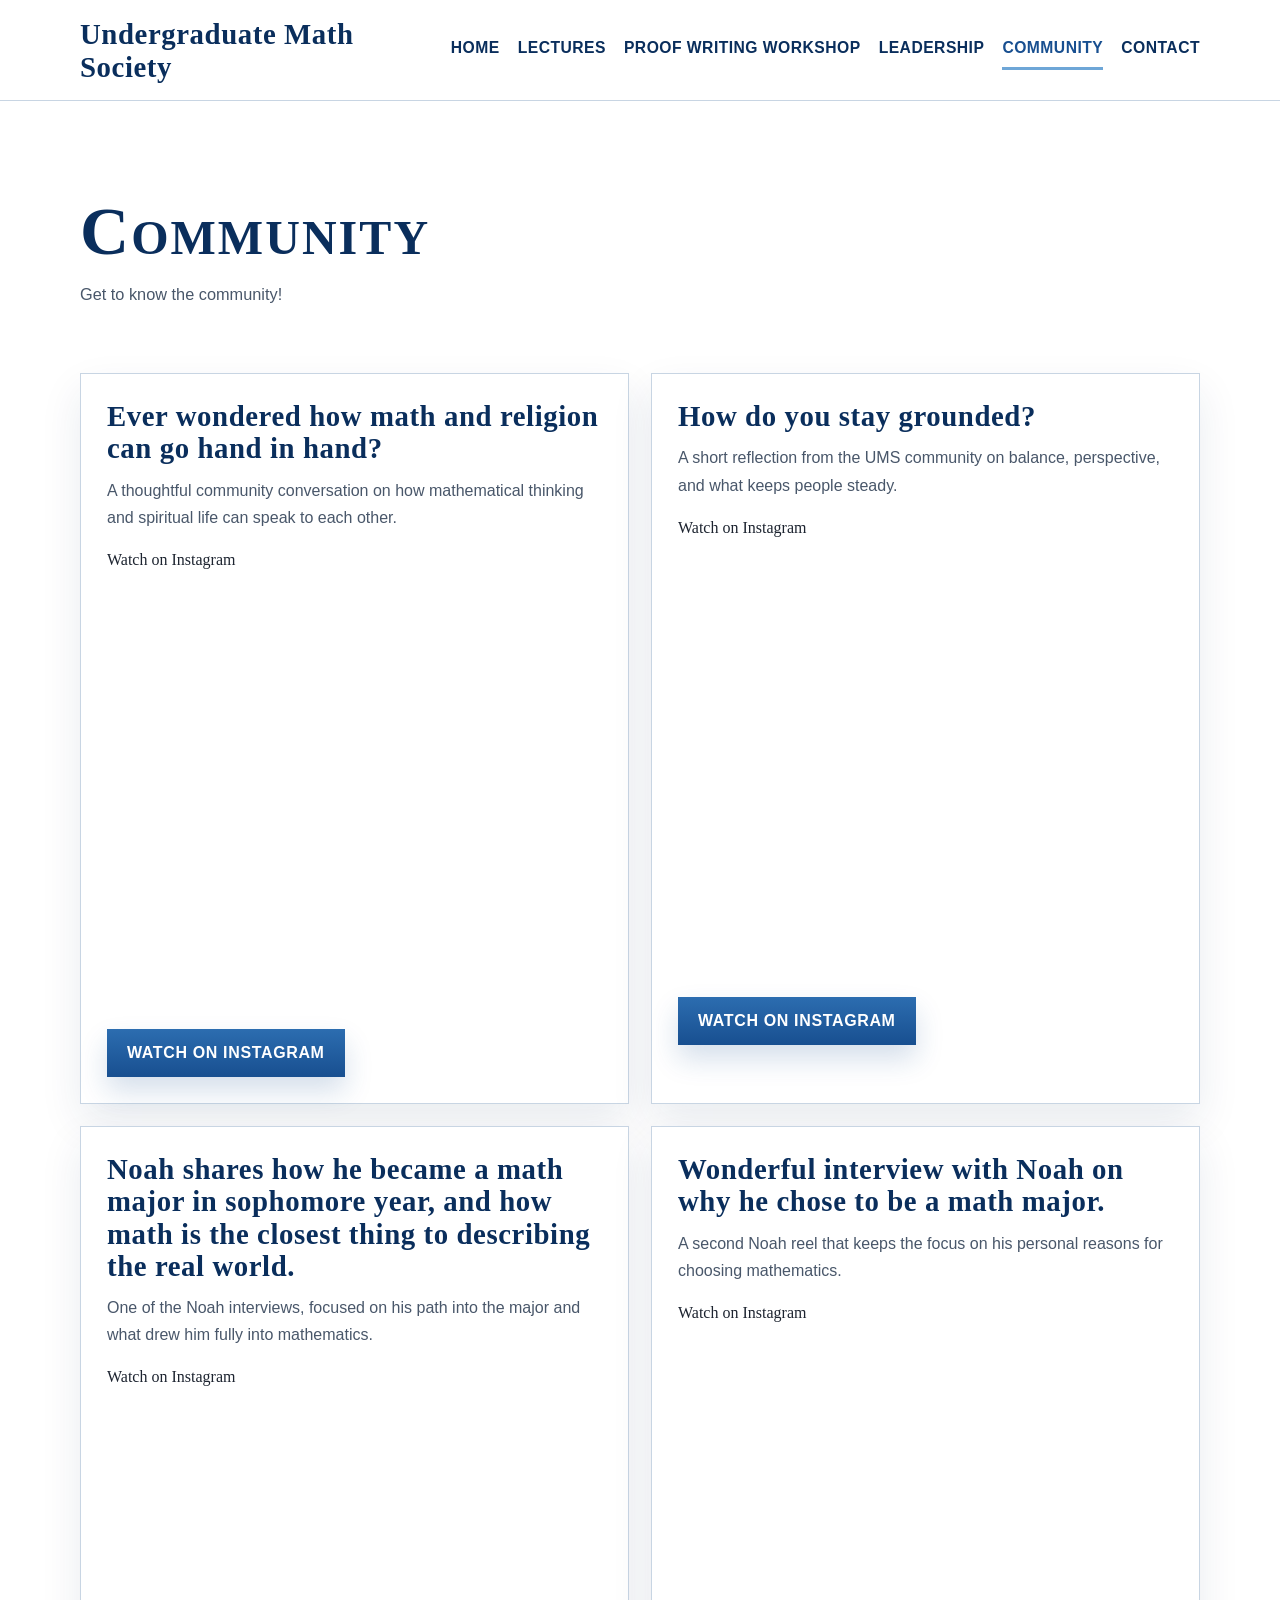
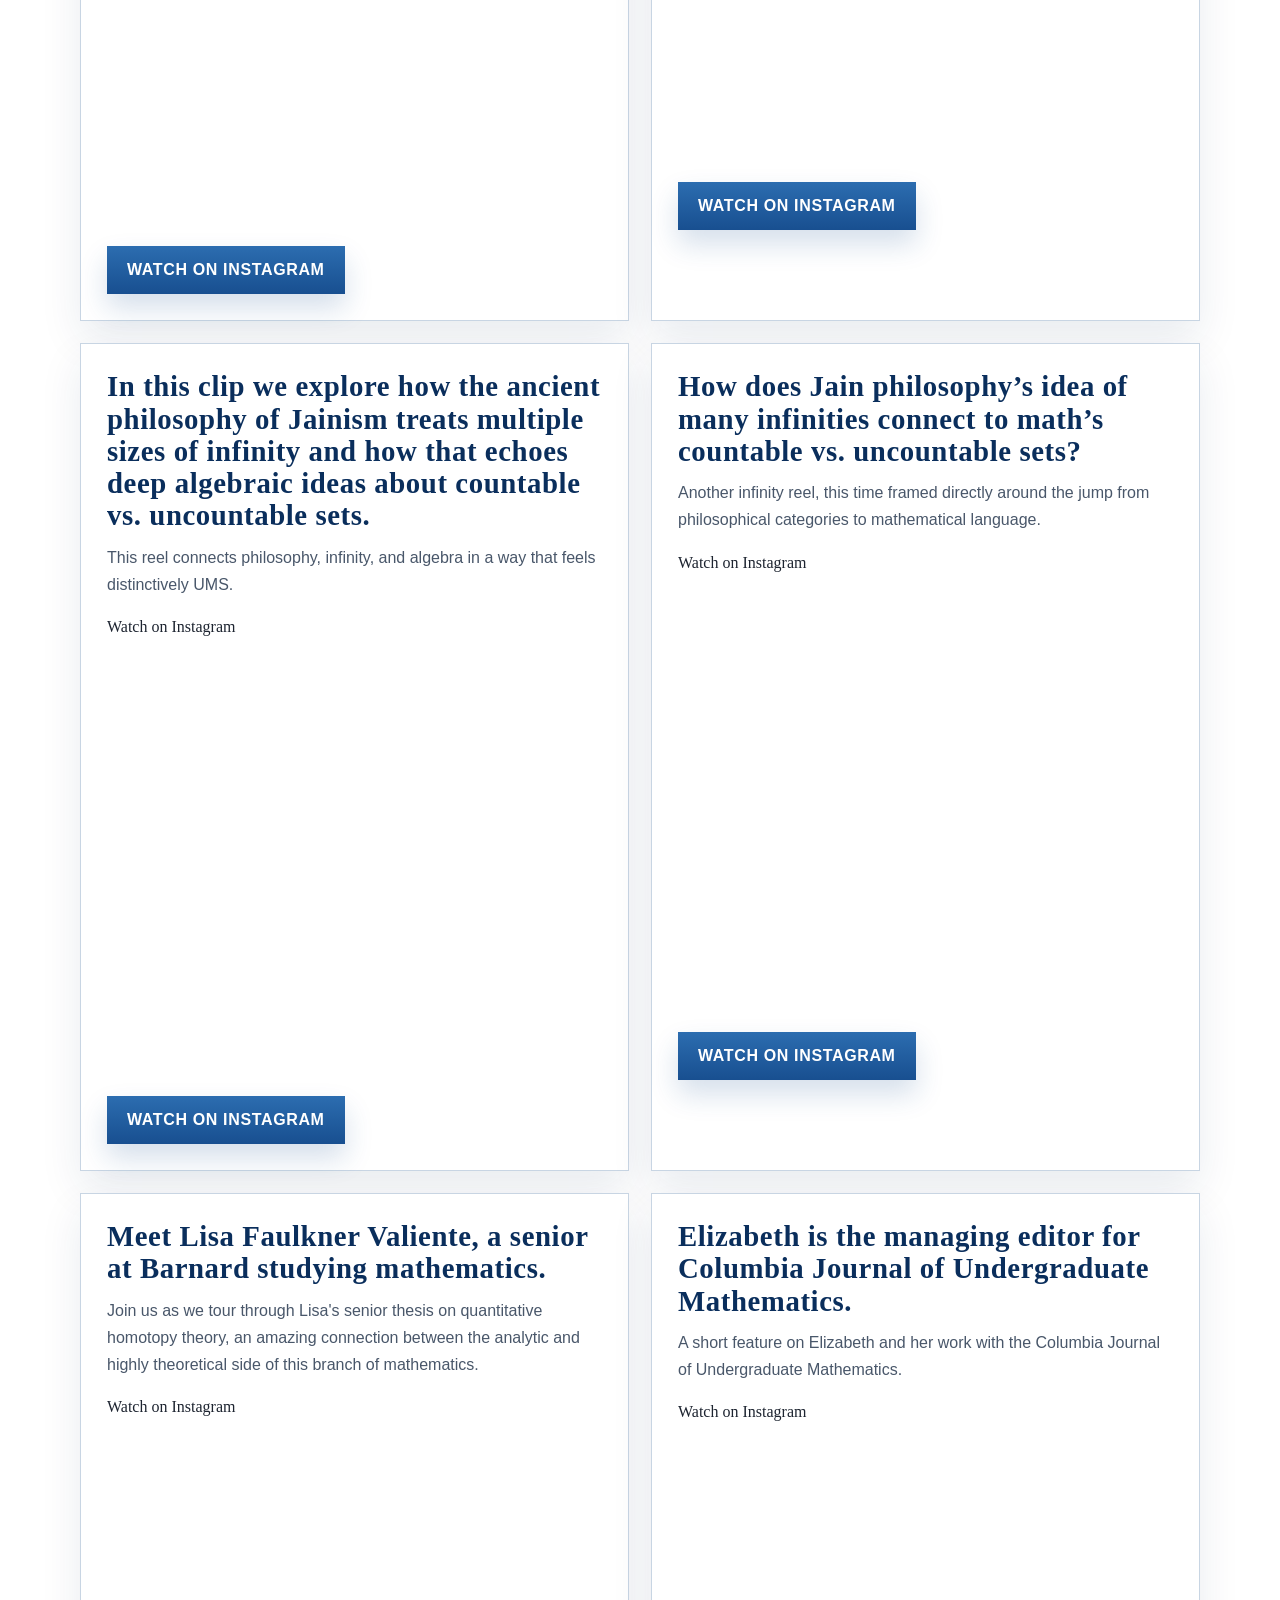
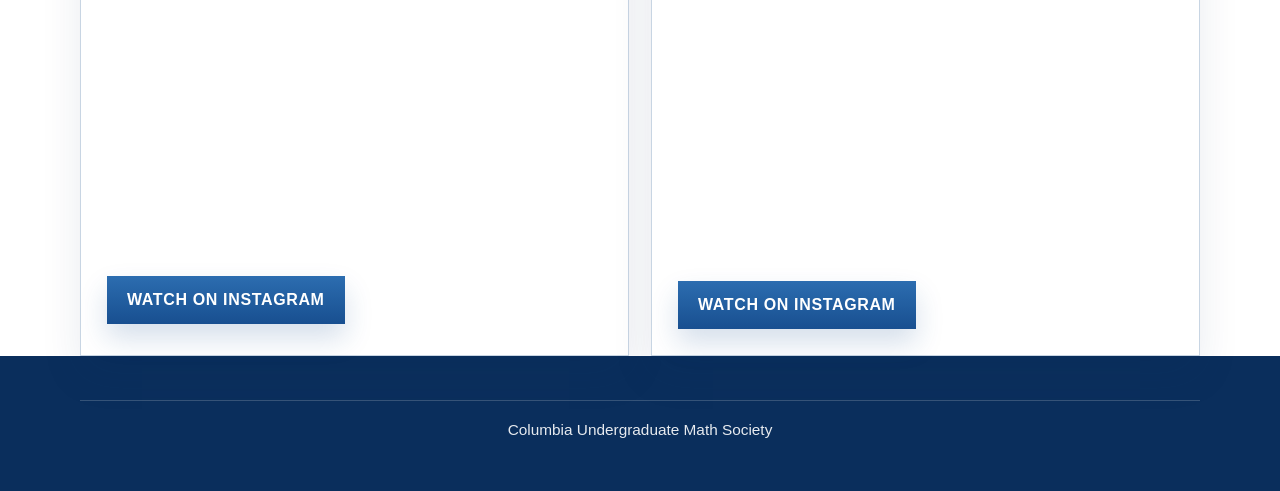
==== commit cf60e716: "Remove Columbia top strip from header" ====
--- a/community.html
+++ b/community.html
@@ -9,14 +9,6 @@
 </head>
 <body>
   <header class="site-header">
-    <div class="columbia-strip">
-      <div class="shell columbia-strip-inner">
-        <a class="columbia-home" href="https://www.columbia.edu/" target="_blank" rel="noreferrer">
-          <span class="columbia-crown" aria-hidden="true">♔</span>
-          <span>Columbia University</span>
-        </a>
-      </div>
-    </div>
     <div class="shell header-inner">
       <a class="brand" href="index.html">
         <span class="brand-name">Undergraduate Math Society</span>
--- a/styles.css
+++ b/styles.css
@@ -18,7 +18,7 @@
   --radius-sm: 12px;
   --radius-pill: 999px;
   --container: 1120px;
-  --header-height: 132px;
+  --header-height: 92px;
   --display-font: "Trajan Pro 3", "Times New Roman", Georgia, serif;
   --body-font: "Adobe Garamond Pro", Garamond, Baskerville, Georgia, serif;
   --ui-font: "Proxima Nova", "Avenir Next", "Helvetica Neue", Arial, sans-serif;
@@ -76,42 +76,13 @@
   display: none;
 }
 
-.columbia-strip {
-  background: var(--heading);
-  color: #ffffff;
-  border-top: 4px solid #8c6f45;
-}
-
-.columbia-strip-inner {
-  min-height: 40px;
-  display: flex;
-  align-items: center;
-}
-
-.columbia-home {
-  display: inline-flex;
-  align-items: center;
-  gap: 10px;
-  color: #ffffff;
-  font-family: var(--ui-font);
-  font-size: 0.98rem;
-  font-weight: 600;
-  letter-spacing: 0.02em;
-  text-transform: none;
-}
-
-.columbia-crown {
-  font-size: 1.05rem;
-  line-height: 1;
-}
-
 .shell {
   width: min(calc(100% - 32px), var(--container));
   margin: 0 auto;
 }
 
 .header-inner {
-  min-height: calc(var(--header-height) - 40px);
+  min-height: var(--header-height);
   display: grid;
   grid-template-columns: minmax(260px, 1fr) auto;
   align-items: center;
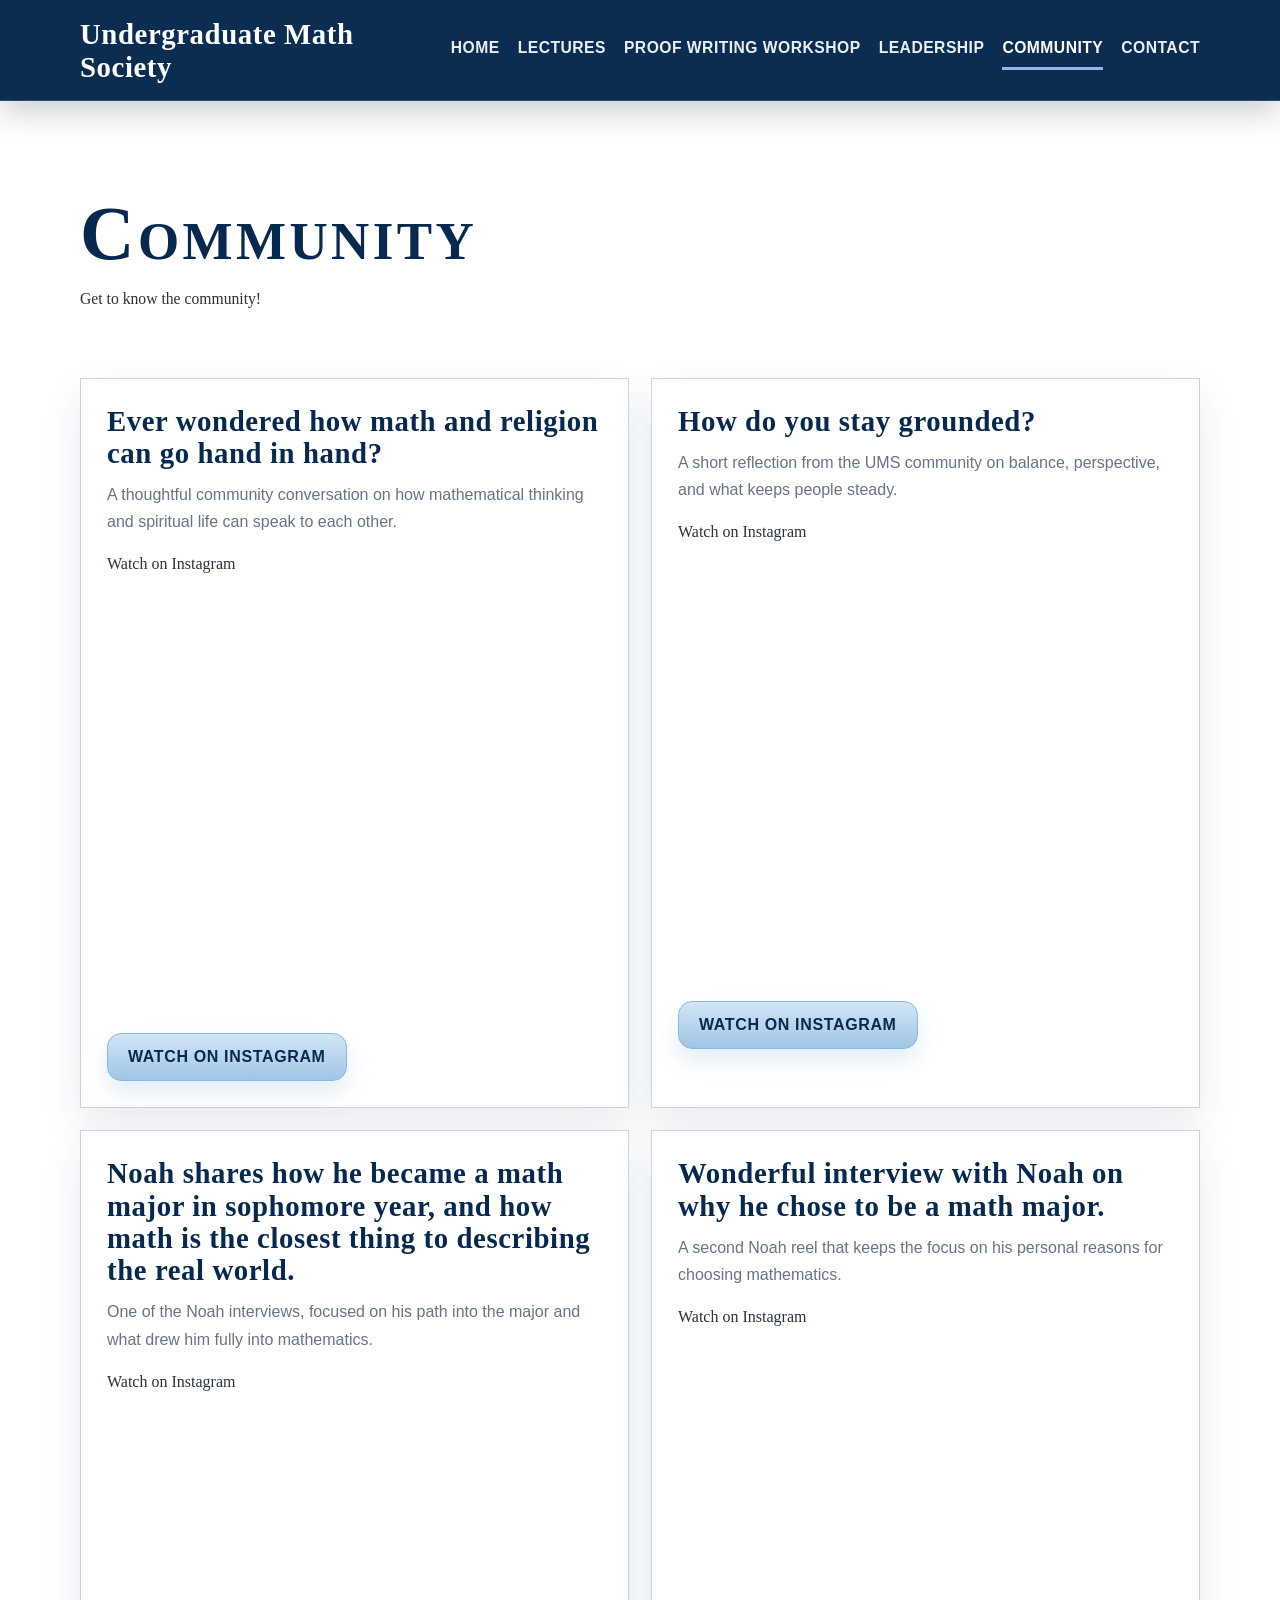
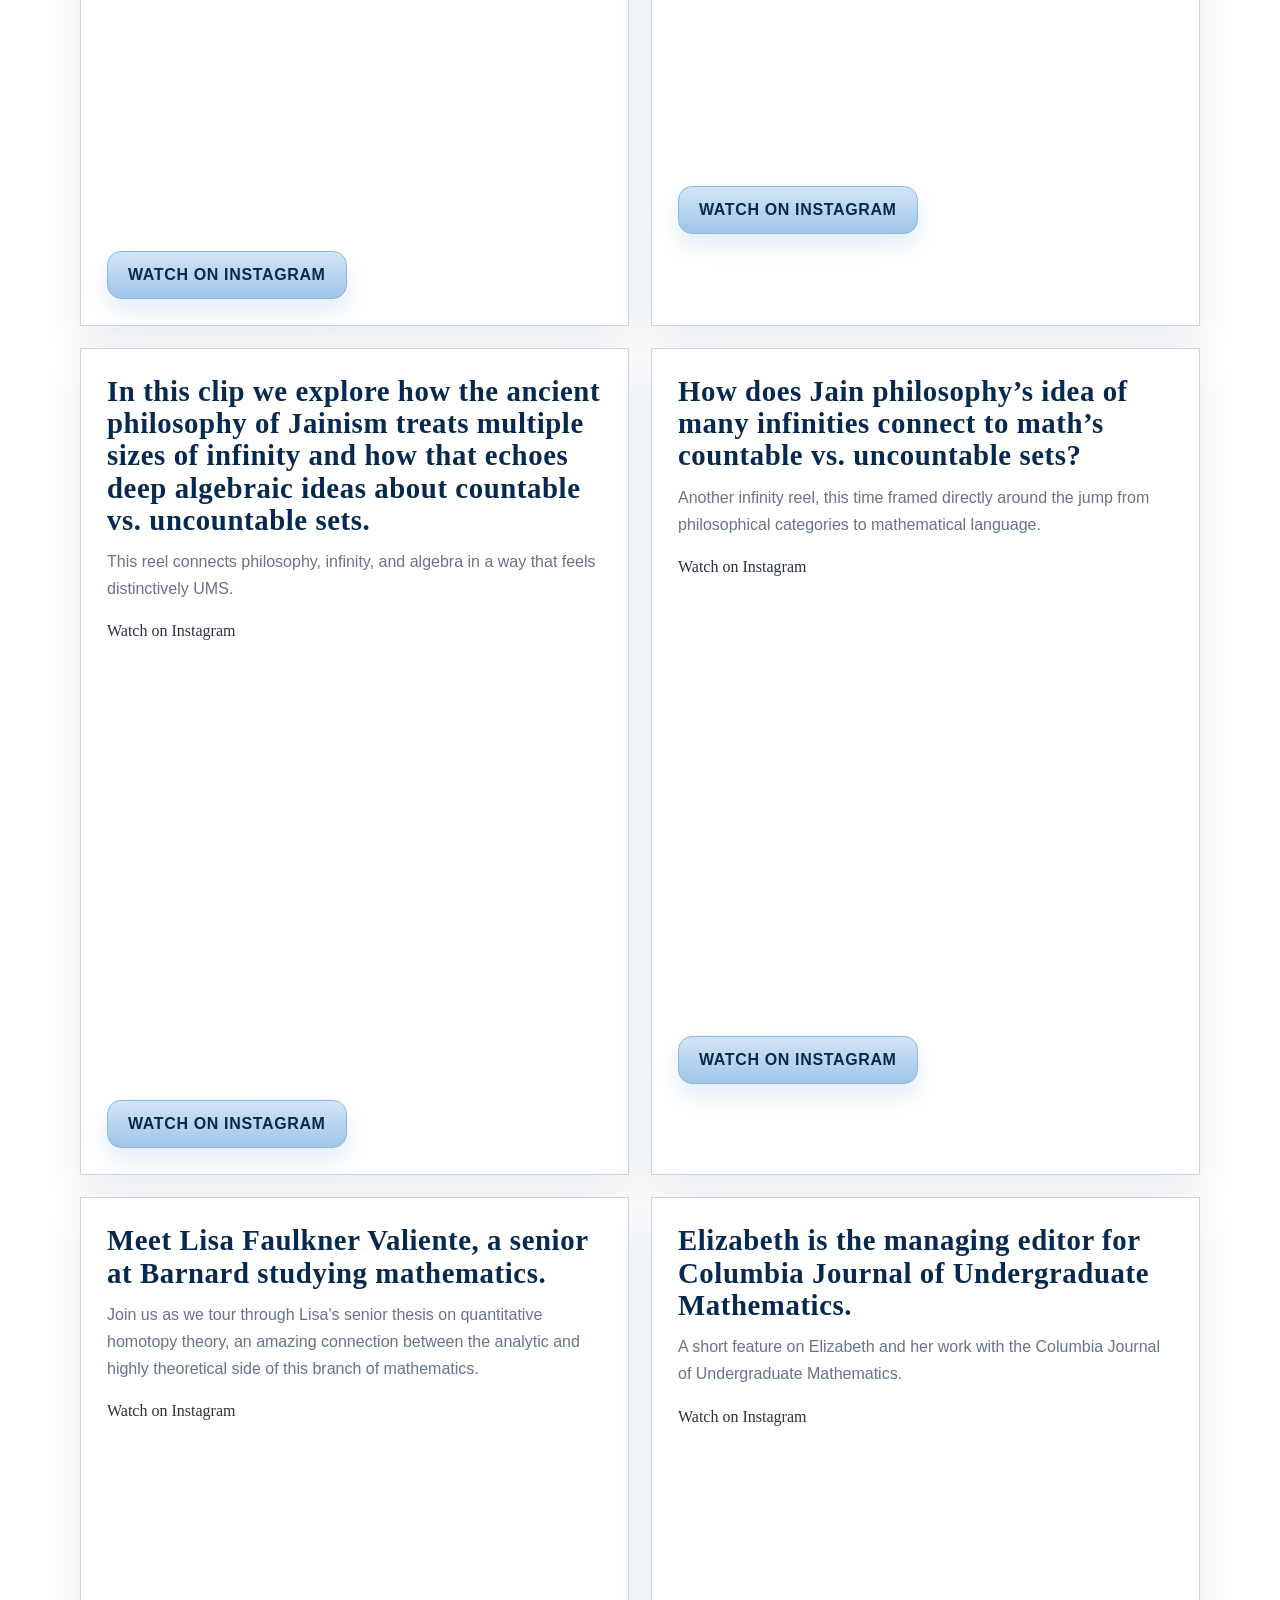
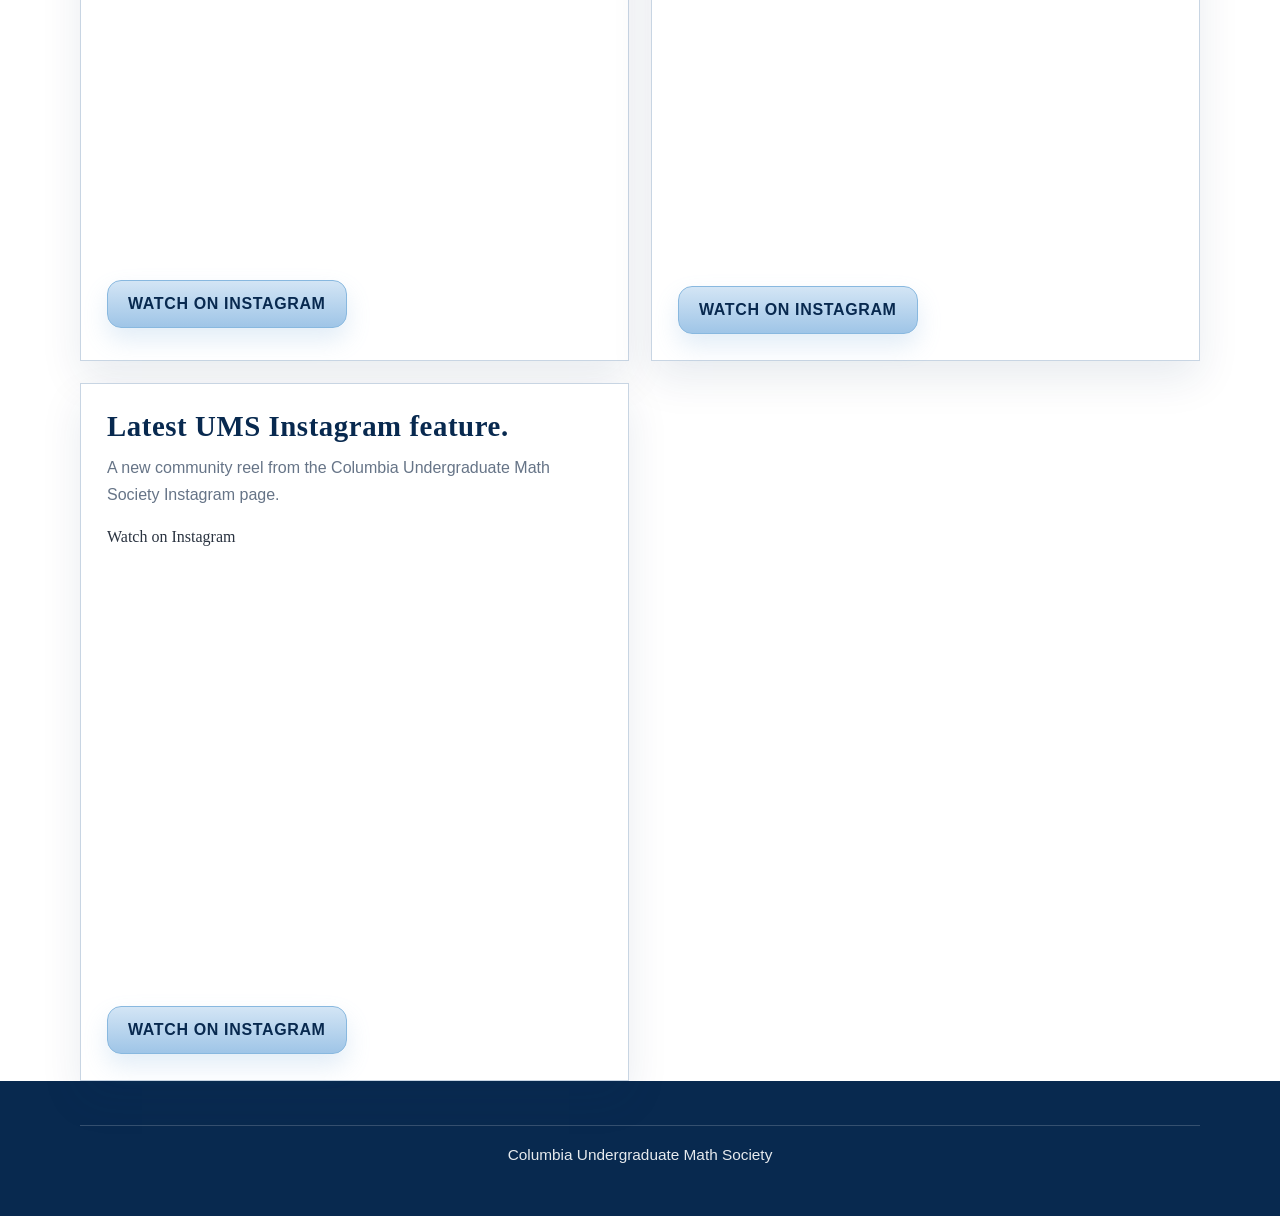
==== commit 62d5cfd2: "Add latest community reel" ====
--- a/community.html
+++ b/community.html
@@ -124,6 +124,17 @@
           </div>
           <a class="button" href="https://www.instagram.com/reel/DPtb3ORDhpY/" target="_blank" rel="noreferrer">Watch on Instagram</a>
         </article>
+
+        <article class="contact-card community-card" data-reveal>
+          <h2 class="contact-title">Latest UMS Instagram feature.</h2>
+          <p class="card-copy">A new community reel from the Columbia Undergraduate Math Society Instagram page.</p>
+          <div class="community-embed">
+            <blockquote class="instagram-media" data-instgrm-captioned data-instgrm-permalink="https://www.instagram.com/reel/DWWqf2tgVt2/" data-instgrm-version="14">
+              <a href="https://www.instagram.com/reel/DWWqf2tgVt2/" target="_blank" rel="noreferrer">Watch on Instagram</a>
+            </blockquote>
+          </div>
+          <a class="button" href="https://www.instagram.com/reel/DWWqf2tgVt2/" target="_blank" rel="noreferrer">Watch on Instagram</a>
+        </article>
       </div>
     </section>
   </main>
--- a/styles.css
+++ b/styles.css
@@ -4,14 +4,15 @@
   --surface-strong: #eef3f8;
   --line: #c8d5e3;
   --line-strong: #9fb5cb;
-  --text: #1d2430;
-  --heading: #0a2e5c;
-  --muted: #49576a;
-  --accent: #6ea6d7;
-  --accent-strong: #184f90;
-  --accent-soft: rgba(110, 166, 215, 0.14);
-  --button-fill: #184f90;
-  --button-fill-strong: #103d6f;
+  --text: #2a3340;
+  --heading: #08294f;
+  --muted: #667487;
+  --accent: #8db9df;
+  --accent-strong: #3f77ac;
+  --accent-soft: rgba(141, 185, 223, 0.16);
+  --button-fill: #9fc5e7;
+  --button-fill-strong: #7fb0dc;
+  --button-text: #08294f;
   --shadow: 0 18px 40px rgba(16, 45, 84, 0.09);
   --shadow-soft: 0 10px 22px rgba(16, 45, 84, 0.06);
   --radius: 18px;
@@ -67,9 +68,10 @@
   position: sticky;
   top: 0;
   z-index: 50;
-  background: rgba(255, 255, 255, 0.99);
+  background: rgba(8, 41, 79, 0.98);
   backdrop-filter: blur(14px);
-  border-bottom: 1px solid var(--line);
+  border-bottom: 1px solid rgba(255, 255, 255, 0.14);
+  box-shadow: 0 12px 28px rgba(8, 31, 61, 0.2);
 }
 
 .site-header::before {
@@ -95,11 +97,11 @@
   gap: 4px;
   grid-column: 1;
   justify-self: start;
-  color: var(--heading);
+  color: #ffffff;
 }
 
 .brand-name {
-  color: var(--heading);
+  color: #ffffff;
   font-family: var(--display-font);
   font-size: 1.8rem;
   font-weight: 700;
@@ -110,10 +112,10 @@
   display: none;
   grid-column: 2;
   justify-self: end;
-  border: 1px solid var(--line);
-  border-radius: 0;
-  background: var(--surface);
-  color: var(--heading);
+  border: 1px solid rgba(255, 255, 255, 0.26);
+  border-radius: 12px;
+  background: rgba(255, 255, 255, 0.08);
+  color: #ffffff;
   padding: 10px 14px;
   font-family: var(--ui-font);
   font-weight: 600;
@@ -134,7 +136,7 @@
   padding: 6px 0 10px;
   border-radius: 0;
   border-bottom: 3px solid transparent;
-  color: var(--heading);
+  color: rgba(255, 255, 255, 0.92);
   font-family: var(--ui-font);
   font-size: 0.98rem;
   font-weight: 600;
@@ -146,7 +148,7 @@
 .site-nav a:hover,
 .site-nav a.active {
   background: transparent;
-  color: var(--accent-strong);
+  color: #ffffff;
   border-bottom-color: var(--accent);
 }
 
@@ -207,18 +209,18 @@
 
 .page-hero h1 {
   margin-top: 8px;
-  font-size: clamp(2.6rem, 5.5vw, 4.25rem);
-  line-height: 1.02;
-  letter-spacing: 0.03em;
+  font-size: clamp(2.9rem, 5.9vw, 4.75rem);
+  line-height: 0.98;
+  letter-spacing: 0.045em;
   font-variant: small-caps;
 }
 
 .lead {
   max-width: 720px;
   margin-top: 20px;
-  color: var(--muted);
-  font-size: 1.15rem;
-  line-height: 1.7;
+  color: var(--text);
+  font-size: 1.08rem;
+  line-height: 1.82;
 }
 
 .hero-actions {
@@ -237,7 +239,7 @@
   gap: 10px;
   min-height: 48px;
   padding: 0 20px;
-  border-radius: 0;
+  border-radius: 14px;
   font-family: var(--ui-font);
   font-weight: 700;
   letter-spacing: 0.04em;
@@ -246,35 +248,35 @@
 }
 
 .button {
-  border: 0;
-  background: linear-gradient(180deg, #2c6db0, var(--button-fill));
-  color: #ffffff;
-  box-shadow: 0 14px 28px rgba(24, 79, 144, 0.18);
+  border: 1px solid #88b8df;
+  background: linear-gradient(180deg, #d3e5f5, var(--button-fill));
+  color: var(--button-text);
+  box-shadow: 0 12px 24px rgba(110, 166, 215, 0.2);
 }
 
 .button:hover {
   transform: translateY(-1px);
-  background: linear-gradient(180deg, #275f9a, var(--button-fill-strong));
+  background: linear-gradient(180deg, #c1daf0, var(--button-fill-strong));
 }
 
 .button-secondary {
   border: 1px solid var(--button-fill);
-  background: var(--button-fill);
-  color: #ffffff;
+  background: #eef5fb;
+  color: var(--button-text);
 }
 
 .button-secondary:hover,
 .button-ghost:hover {
   transform: translateY(-1px);
   border-color: var(--button-fill-strong);
-  background: var(--button-fill-strong);
-  color: #ffffff;
+  background: #dfecf8;
+  color: var(--button-text);
 }
 
 .button-ghost {
   border: 1px solid var(--button-fill);
-  background: var(--button-fill);
-  color: #ffffff;
+  background: #f5f9fd;
+  color: var(--button-text);
 }
 
 .hero-visual,
@@ -397,9 +399,9 @@
 }
 
 .section-title {
-  font-size: clamp(2.2rem, 4vw, 3.5rem);
+  font-size: clamp(2.45rem, 4.4vw, 3.9rem);
   line-height: 1.05;
-  letter-spacing: 0.02em;
+  letter-spacing: 0.04em;
   font-variant: small-caps;
 }
 
@@ -407,19 +409,19 @@
   margin: 0 0 20px;
   color: var(--heading);
   font-family: var(--display-font);
-  font-size: clamp(1.7rem, 2.6vw, 2.35rem);
-  line-height: 1.05;
-  font-weight: 700;
-  letter-spacing: 0.02em;
+  font-size: clamp(1.85rem, 2.9vw, 2.6rem);
+  line-height: 1.08;
+  font-weight: 700;
+  letter-spacing: 0.035em;
   font-variant: small-caps;
 }
 
 .section-copy {
   max-width: 700px;
-  color: var(--muted);
-  font-family: var(--ui-font);
-  font-size: 1.02rem;
-  line-height: 1.75;
+  color: var(--text);
+  font-family: var(--body-font);
+  font-size: 0.98rem;
+  line-height: 1.84;
 }
 
 .page-hero .section-copy {
@@ -660,8 +662,10 @@
   margin-top: 10px;
   color: var(--accent-strong);
   font-family: var(--ui-font);
-  font-size: 1rem;
+  font-size: 0.95rem;
   font-weight: 800;
+  letter-spacing: 0.05em;
+  text-transform: uppercase;
 }
 
 .lecture-blurb {
@@ -681,8 +685,8 @@
 
 .lecture-toggle {
   border: 1px solid var(--button-fill);
-  background: var(--button-fill);
-  color: #ffffff;
+  background: linear-gradient(180deg, #d3e5f5, var(--button-fill));
+  color: var(--button-text);
   padding: 10px 14px;
   border-radius: 0;
   font-family: var(--ui-font);
@@ -693,8 +697,8 @@
 
 .lecture-toggle:hover {
   border-color: var(--button-fill-strong);
-  background: var(--button-fill-strong);
-  color: #ffffff;
+  background: linear-gradient(180deg, #c1daf0, var(--button-fill-strong));
+  color: var(--button-text);
 }
 
 .lecture-detail {
@@ -715,8 +719,9 @@
 
 .lecture-detail p {
   margin: 0;
-  color: var(--muted);
-  line-height: 1.8;
+  color: var(--text);
+  font-family: var(--body-font);
+  line-height: 1.84;
 }
 
 .empty-state {
@@ -831,9 +836,9 @@
 
 .leader-copy {
   margin-top: 12px;
-  color: var(--muted);
-  font-family: var(--ui-font);
-  line-height: 1.7;
+  color: var(--text);
+  font-family: var(--body-font);
+  line-height: 1.82;
 }
 
 .leadership-history-section {
@@ -1046,9 +1051,9 @@
 
 .home-title {
   font-family: var(--display-font);
-  font-size: clamp(3.4rem, 7vw, 6rem);
+  font-size: clamp(3.8rem, 7.4vw, 6.6rem);
   line-height: 0.98;
-  letter-spacing: 0.03em;
+  letter-spacing: 0.045em;
   color: var(--heading);
   font-weight: 700;
   text-wrap: balance;
@@ -1096,10 +1101,10 @@
   border: 1px solid var(--line);
   background: rgba(255, 255, 255, 0.96);
   box-shadow: var(--shadow-soft);
-  color: var(--heading);
-  font-family: var(--ui-font);
-  font-size: clamp(1.05rem, 1.7vw, 1.32rem);
-  line-height: 1.6;
+  color: var(--text);
+  font-family: var(--body-font);
+  font-size: clamp(1rem, 1.55vw, 1.18rem);
+  line-height: 1.82;
   text-align: left;
 }
 
@@ -1156,19 +1161,19 @@
   margin: 0;
   color: var(--heading);
   font-family: var(--display-font);
-  font-size: clamp(1.95rem, 3vw, 2.8rem);
+  font-size: clamp(1.85rem, 2.7vw, 2.5rem);
   line-height: 1.04;
   font-weight: 700;
-  letter-spacing: 0.02em;
+  letter-spacing: 0.04em;
   font-variant: small-caps;
 }
 
 .home-card p {
   margin: 18px 0 0;
-  color: var(--muted);
-  font-family: var(--ui-font);
-  font-size: 1.18rem;
-  line-height: 1.7;
+  color: var(--text);
+  font-family: var(--body-font);
+  font-size: 1.04rem;
+  line-height: 1.82;
 }
 
 .home-card .event-meta {
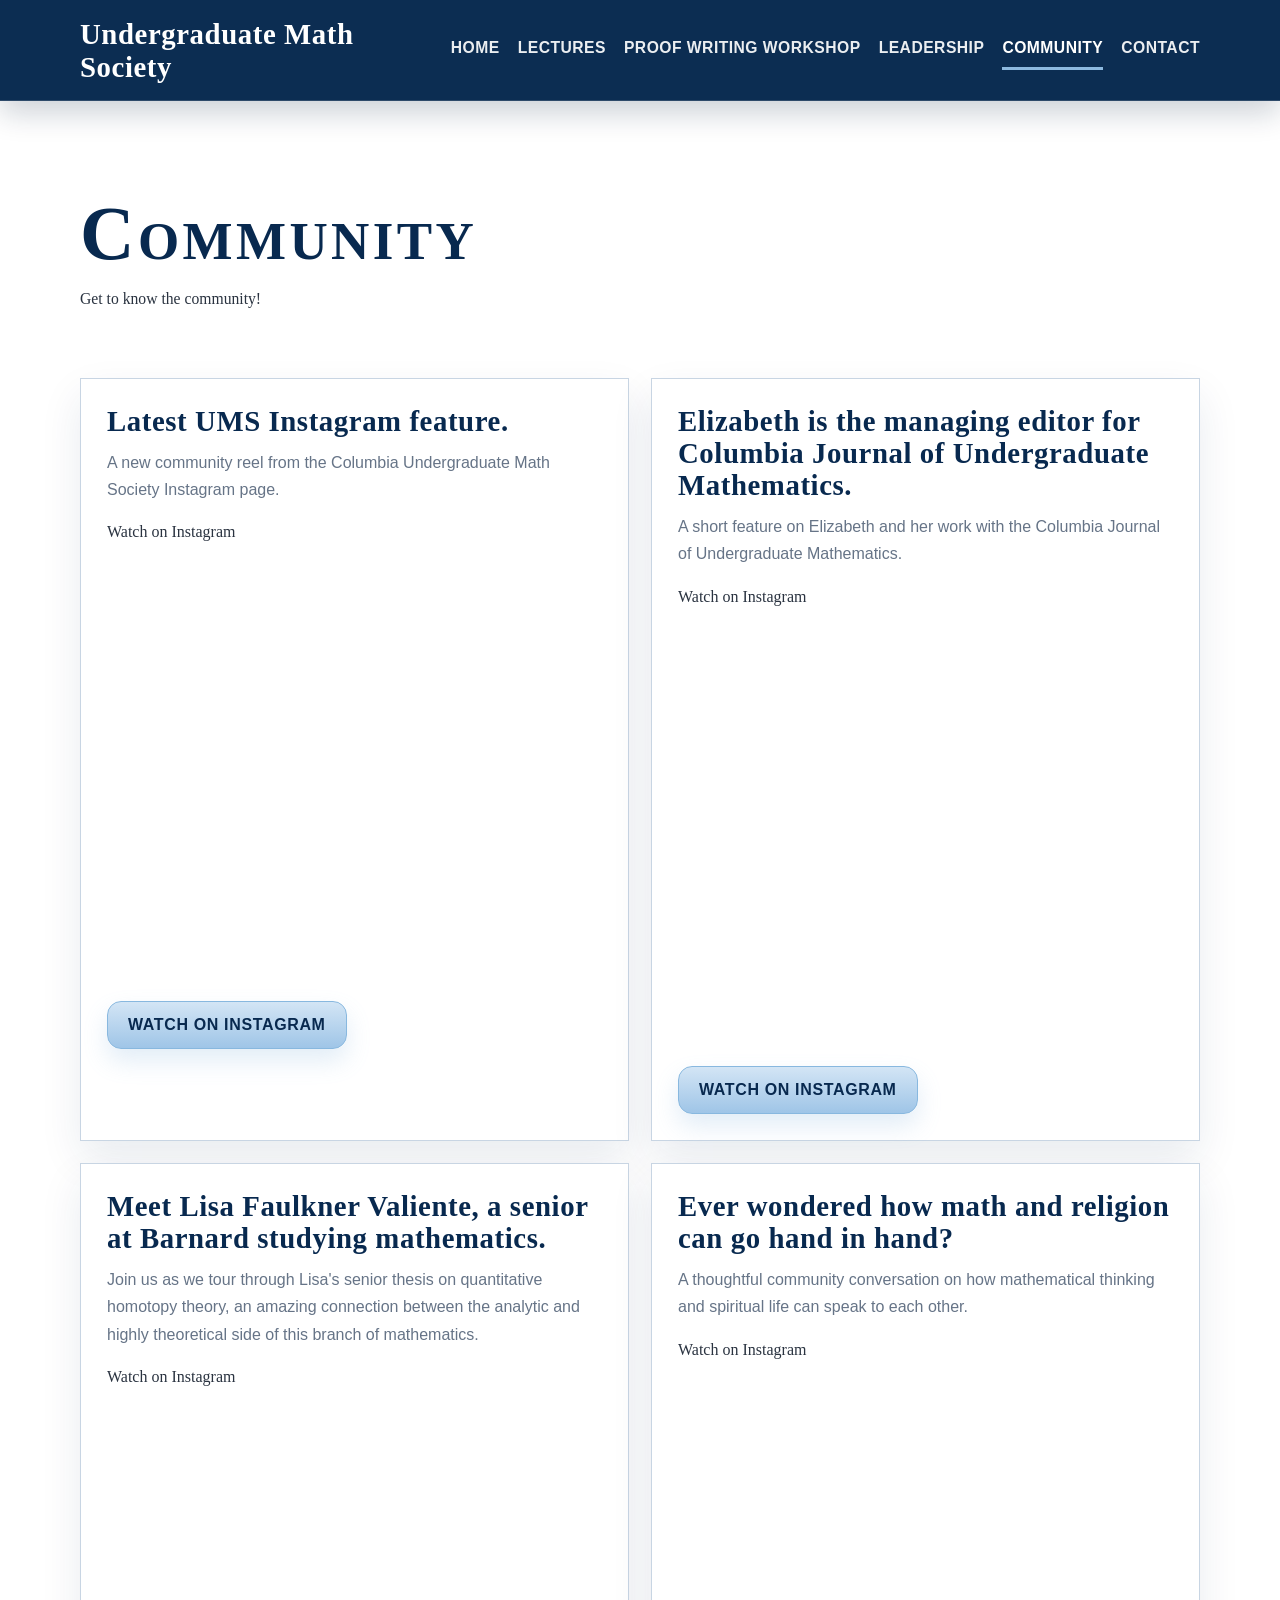
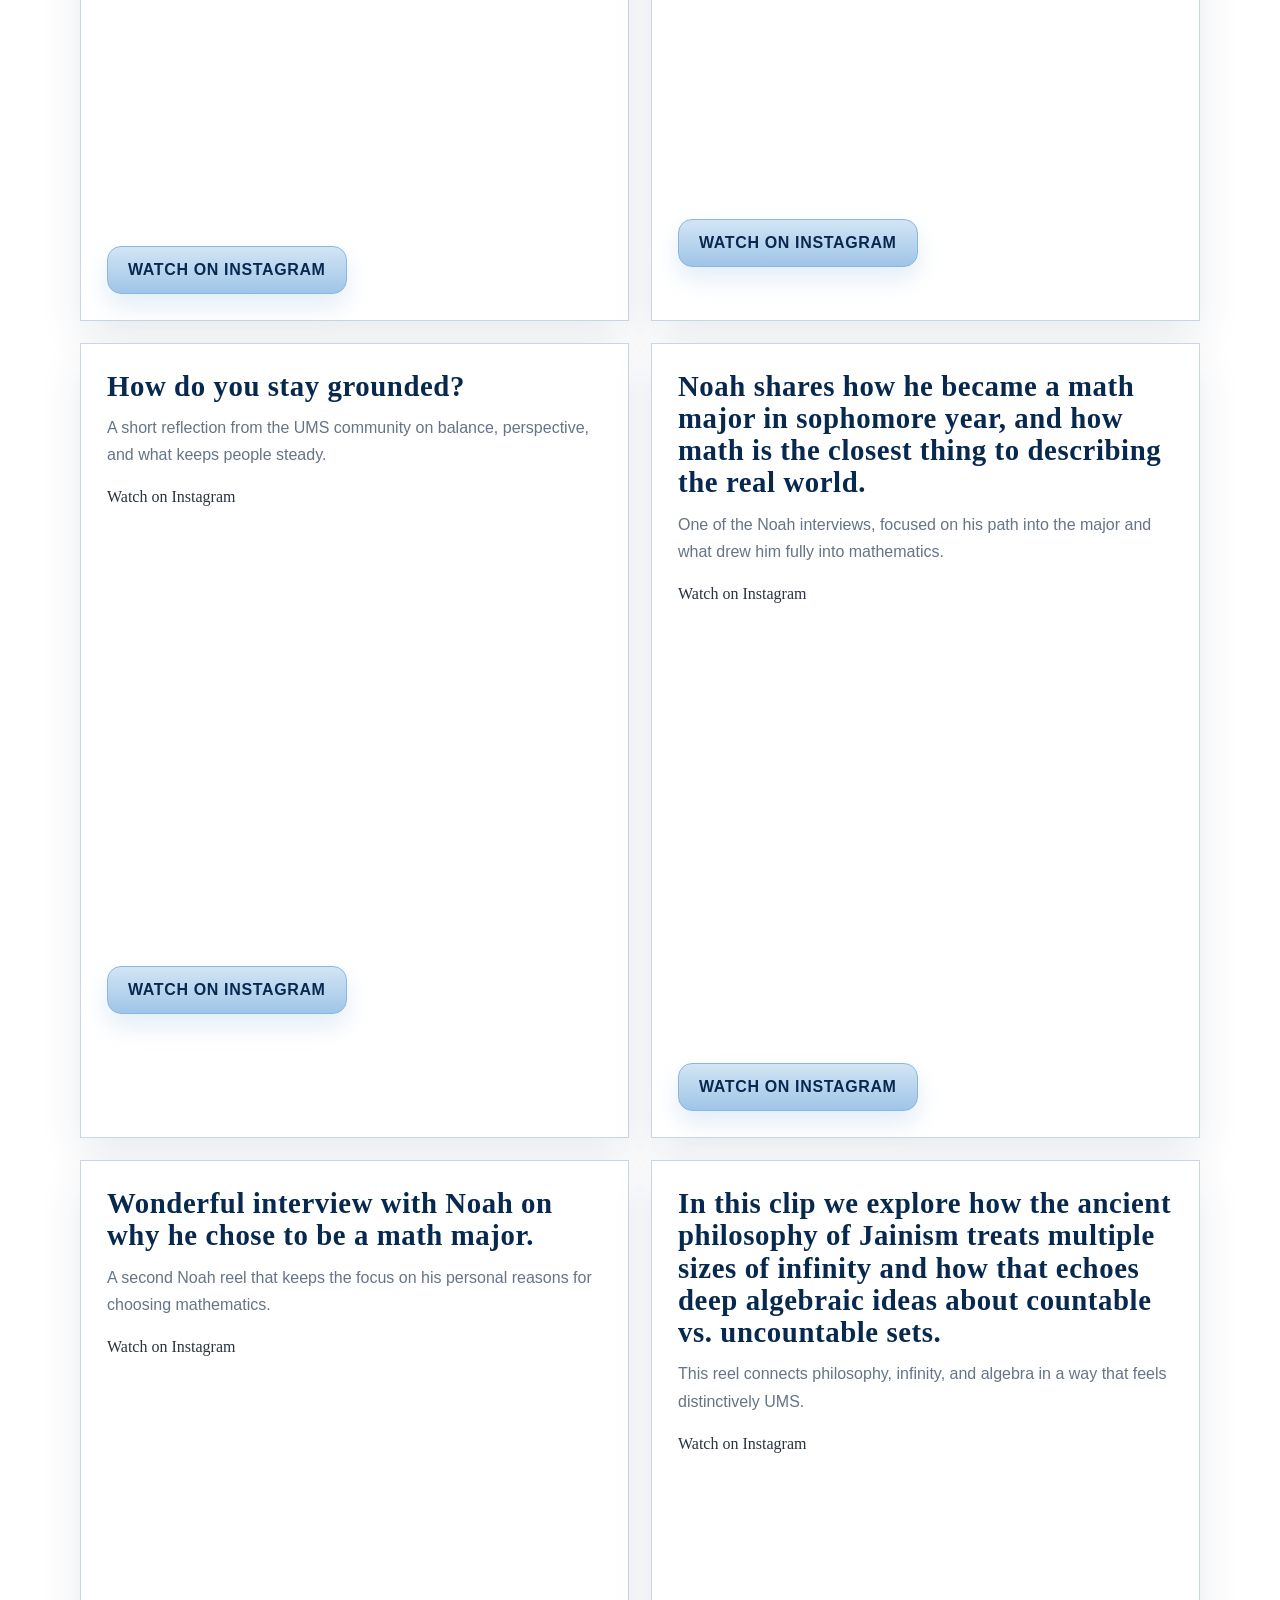
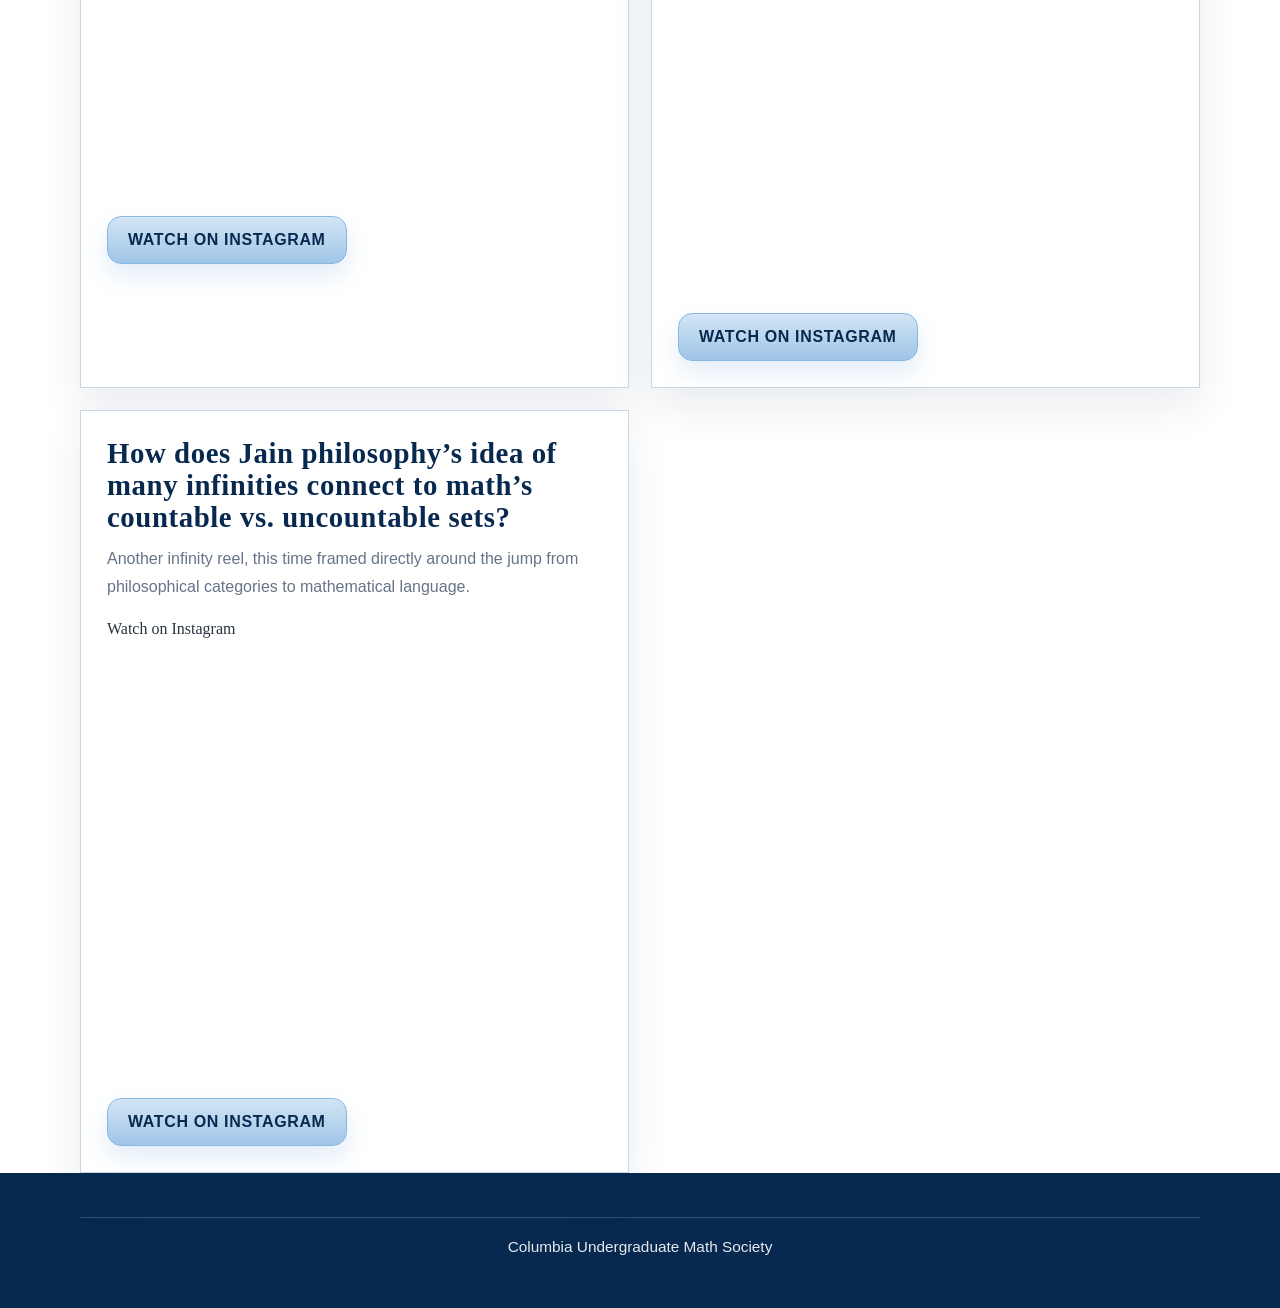
==== commit 22f3cfbb: "Show newest community posts and lectures first" ====
--- a/community.html
+++ b/community.html
@@ -37,6 +37,39 @@
 
     <section class="section">
       <div class="shell community-grid">
+        <article class="contact-card community-card" data-reveal>
+          <h2 class="contact-title">Latest UMS Instagram feature.</h2>
+          <p class="card-copy">A new community reel from the Columbia Undergraduate Math Society Instagram page.</p>
+          <div class="community-embed">
+            <blockquote class="instagram-media" data-instgrm-captioned data-instgrm-permalink="https://www.instagram.com/reel/DWWqf2tgVt2/" data-instgrm-version="14">
+              <a href="https://www.instagram.com/reel/DWWqf2tgVt2/" target="_blank" rel="noreferrer">Watch on Instagram</a>
+            </blockquote>
+          </div>
+          <a class="button" href="https://www.instagram.com/reel/DWWqf2tgVt2/" target="_blank" rel="noreferrer">Watch on Instagram</a>
+        </article>
+
+        <article class="contact-card community-card" data-reveal>
+          <h2 class="contact-title">Elizabeth is the managing editor for Columbia Journal of Undergraduate Mathematics.</h2>
+          <p class="card-copy">A short feature on Elizabeth and her work with the Columbia Journal of Undergraduate Mathematics.</p>
+          <div class="community-embed">
+            <blockquote class="instagram-media" data-instgrm-captioned data-instgrm-permalink="https://www.instagram.com/reel/DPtb3ORDhpY/" data-instgrm-version="14">
+              <a href="https://www.instagram.com/reel/DPtb3ORDhpY/" target="_blank" rel="noreferrer">Watch on Instagram</a>
+            </blockquote>
+          </div>
+          <a class="button" href="https://www.instagram.com/reel/DPtb3ORDhpY/" target="_blank" rel="noreferrer">Watch on Instagram</a>
+        </article>
+
+        <article class="contact-card community-card" data-reveal>
+          <h2 class="contact-title">Meet Lisa Faulkner Valiente, a senior at Barnard studying mathematics.</h2>
+          <p class="card-copy">Join us as we tour through Lisa's senior thesis on quantitative homotopy theory, an amazing connection between the analytic and highly theoretical side of this branch of mathematics.</p>
+          <div class="community-embed">
+            <blockquote class="instagram-media" data-instgrm-captioned data-instgrm-permalink="https://www.instagram.com/reel/DQCYy-2jDpm/" data-instgrm-version="14">
+              <a href="https://www.instagram.com/reel/DQCYy-2jDpm/" target="_blank" rel="noreferrer">Watch on Instagram</a>
+            </blockquote>
+          </div>
+          <a class="button" href="https://www.instagram.com/reel/DQCYy-2jDpm/" target="_blank" rel="noreferrer">Watch on Instagram</a>
+        </article>
+
         <article class="contact-card community-card" data-reveal>
           <h2 class="contact-title">Ever wondered how math and religion can go hand in hand?</h2>
           <p class="card-copy">A thoughtful community conversation on how mathematical thinking and spiritual life can speak to each other.</p>
@@ -102,39 +135,6 @@
           </div>
           <a class="button" href="https://www.instagram.com/reel/DRK5C3Fj2CZ/" target="_blank" rel="noreferrer">Watch on Instagram</a>
         </article>
-
-        <article class="contact-card community-card" data-reveal>
-          <h2 class="contact-title">Meet Lisa Faulkner Valiente, a senior at Barnard studying mathematics.</h2>
-          <p class="card-copy">Join us as we tour through Lisa's senior thesis on quantitative homotopy theory, an amazing connection between the analytic and highly theoretical side of this branch of mathematics.</p>
-          <div class="community-embed">
-            <blockquote class="instagram-media" data-instgrm-captioned data-instgrm-permalink="https://www.instagram.com/reel/DQCYy-2jDpm/" data-instgrm-version="14">
-              <a href="https://www.instagram.com/reel/DQCYy-2jDpm/" target="_blank" rel="noreferrer">Watch on Instagram</a>
-            </blockquote>
-          </div>
-          <a class="button" href="https://www.instagram.com/reel/DQCYy-2jDpm/" target="_blank" rel="noreferrer">Watch on Instagram</a>
-        </article>
-
-        <article class="contact-card community-card" data-reveal>
-          <h2 class="contact-title">Elizabeth is the managing editor for Columbia Journal of Undergraduate Mathematics.</h2>
-          <p class="card-copy">A short feature on Elizabeth and her work with the Columbia Journal of Undergraduate Mathematics.</p>
-          <div class="community-embed">
-            <blockquote class="instagram-media" data-instgrm-captioned data-instgrm-permalink="https://www.instagram.com/reel/DPtb3ORDhpY/" data-instgrm-version="14">
-              <a href="https://www.instagram.com/reel/DPtb3ORDhpY/" target="_blank" rel="noreferrer">Watch on Instagram</a>
-            </blockquote>
-          </div>
-          <a class="button" href="https://www.instagram.com/reel/DPtb3ORDhpY/" target="_blank" rel="noreferrer">Watch on Instagram</a>
-        </article>
-
-        <article class="contact-card community-card" data-reveal>
-          <h2 class="contact-title">Latest UMS Instagram feature.</h2>
-          <p class="card-copy">A new community reel from the Columbia Undergraduate Math Society Instagram page.</p>
-          <div class="community-embed">
-            <blockquote class="instagram-media" data-instgrm-captioned data-instgrm-permalink="https://www.instagram.com/reel/DWWqf2tgVt2/" data-instgrm-version="14">
-              <a href="https://www.instagram.com/reel/DWWqf2tgVt2/" target="_blank" rel="noreferrer">Watch on Instagram</a>
-            </blockquote>
-          </div>
-          <a class="button" href="https://www.instagram.com/reel/DWWqf2tgVt2/" target="_blank" rel="noreferrer">Watch on Instagram</a>
-        </article>
       </div>
     </section>
   </main>
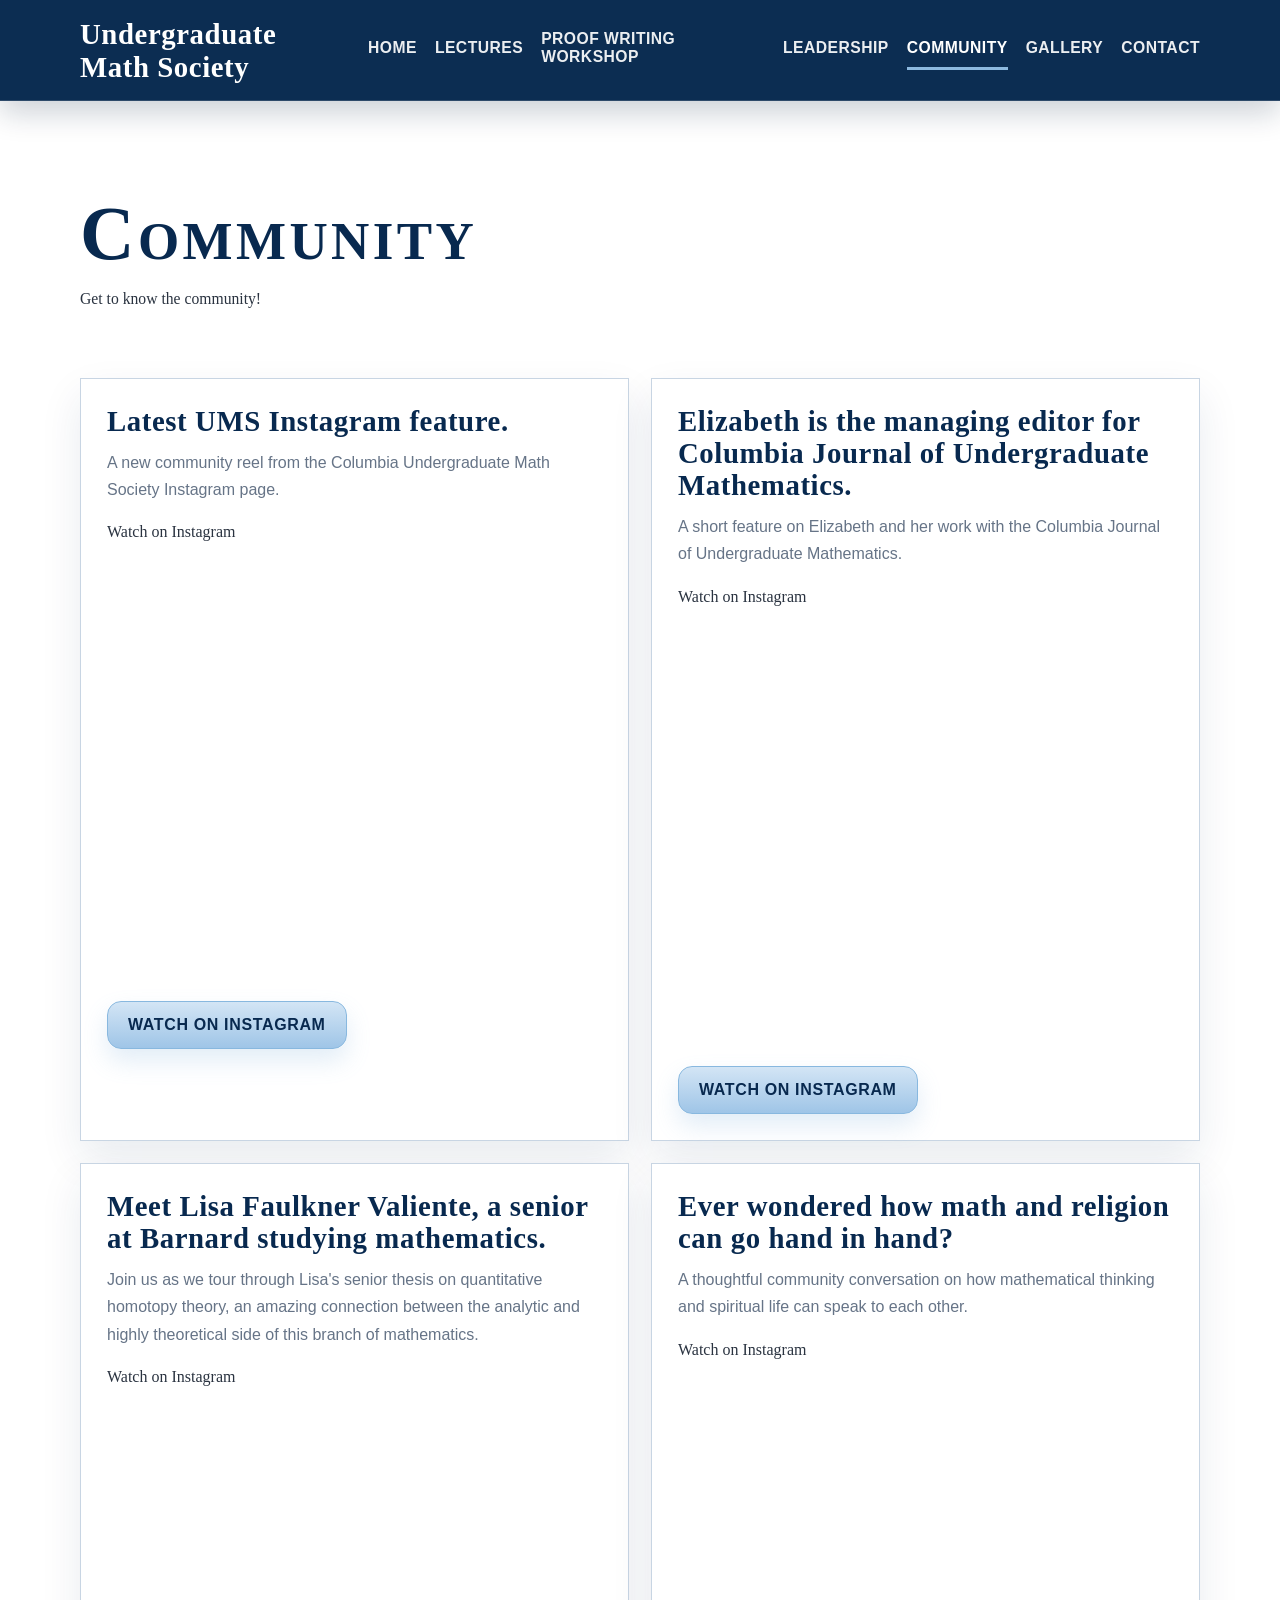
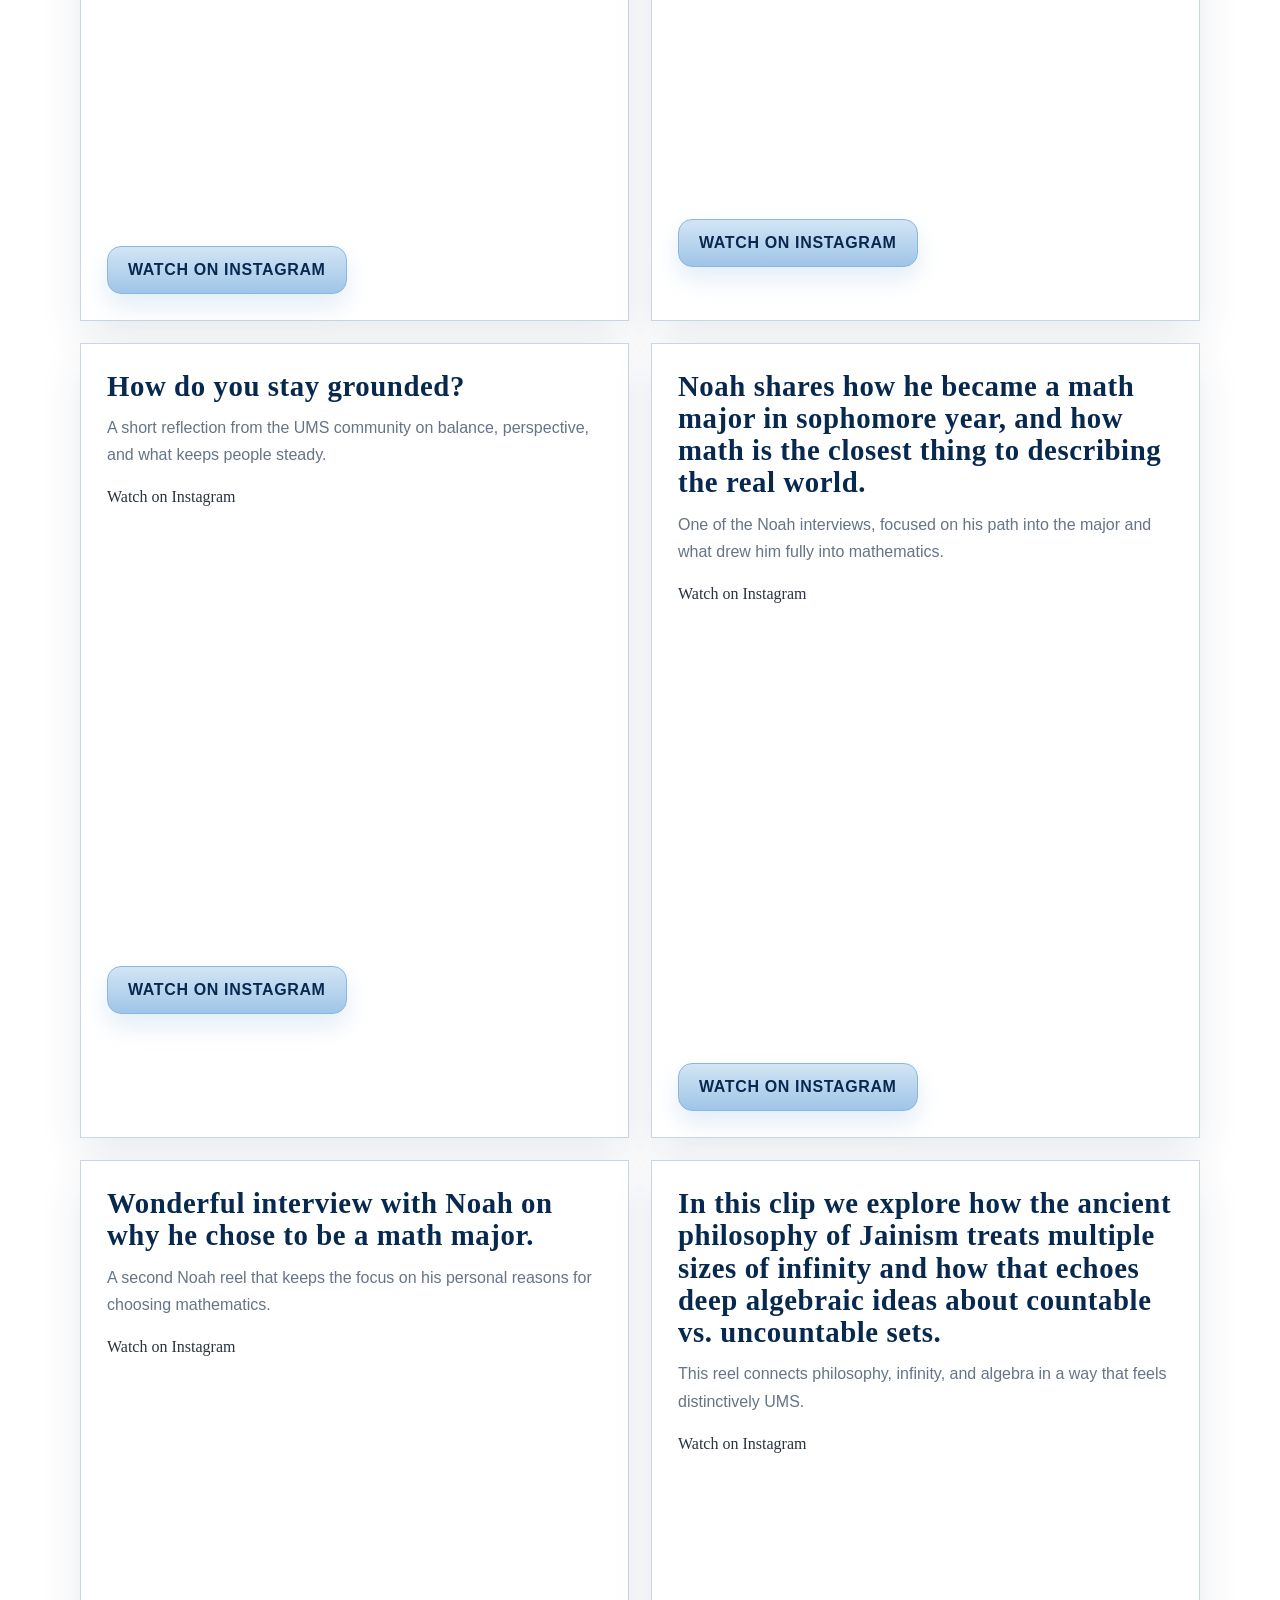
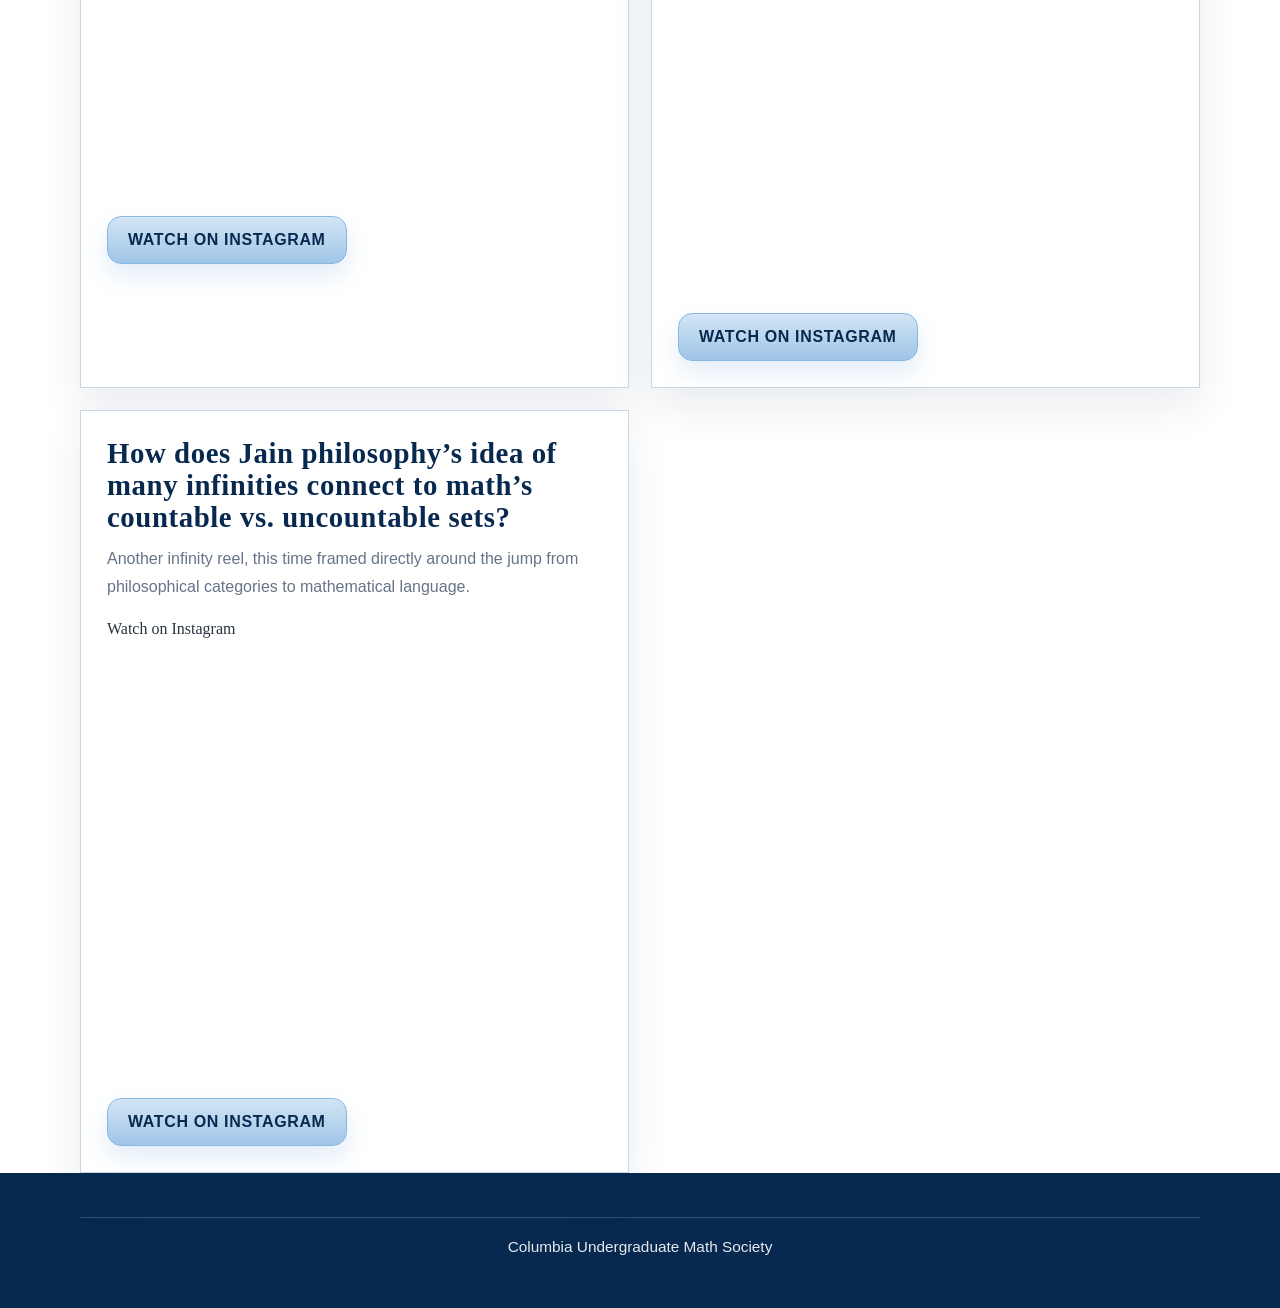
==== commit 78e2d78e: "Add Instagram gallery page and sync endpoint" ====
--- a/community.html
+++ b/community.html
@@ -20,6 +20,7 @@
         <a href="workshop.html">Proof Writing Workshop</a>
         <a href="leadership.html">Leadership</a>
         <a class="active" href="community.html">Community</a>
+        <a href="gallery.html">Gallery</a>
         <a href="contact.html">Contact</a>
       </nav>
     </div>
--- a/styles.css
+++ b/styles.css
@@ -919,6 +919,132 @@
   margin-top: 18px;
 }
 
+.gallery-status-card {
+  margin-bottom: 30px;
+}
+
+.gallery-year-nav {
+  display: flex;
+  flex-wrap: wrap;
+  gap: 12px;
+  margin-bottom: 28px;
+}
+
+.gallery-year-nav a {
+  padding: 14px 24px;
+  border-radius: 14px;
+  background: #edf3f9;
+  border: 1px solid var(--line);
+  color: var(--accent-strong);
+  font-family: var(--ui-font);
+  font-size: 1rem;
+  font-weight: 700;
+  box-shadow: var(--shadow-soft);
+  letter-spacing: 0.04em;
+  text-transform: uppercase;
+}
+
+.gallery-year-section + .gallery-year-section {
+  margin-top: 70px;
+  padding-top: 34px;
+  border-top: 2px solid var(--line);
+}
+
+.gallery-year-section h2 {
+  margin: 0 0 22px;
+  color: var(--heading);
+  font-family: var(--display-font);
+  font-size: 2.1rem;
+  font-weight: 700;
+  letter-spacing: 0.035em;
+  font-variant: small-caps;
+}
+
+.gallery-media-grid {
+  display: grid;
+  grid-template-columns: repeat(3, minmax(0, 1fr));
+  gap: 22px;
+}
+
+.gallery-card {
+  overflow: hidden;
+  border-radius: 0;
+  background: rgba(255, 255, 255, 0.96);
+  border: 1px solid var(--line);
+  box-shadow: var(--shadow);
+}
+
+.gallery-media-link {
+  display: block;
+}
+
+.gallery-media-frame {
+  position: relative;
+  aspect-ratio: 1 / 1;
+  overflow: hidden;
+  background: linear-gradient(180deg, #f8fbfe, #edf3f9);
+}
+
+.gallery-thumb {
+  width: 100%;
+  height: 100%;
+  object-fit: cover;
+}
+
+.gallery-fallback {
+  display: grid;
+  place-items: center;
+  width: 100%;
+  height: 100%;
+  color: var(--muted);
+  font-family: var(--ui-font);
+  font-size: 0.95rem;
+  letter-spacing: 0.04em;
+  text-transform: uppercase;
+}
+
+.gallery-type-pill {
+  position: absolute;
+  left: 14px;
+  bottom: 14px;
+  display: inline-flex;
+  padding: 8px 10px;
+  border-radius: 999px;
+  background: rgba(8, 41, 79, 0.88);
+  color: #ffffff;
+  font-family: var(--ui-font);
+  font-size: 0.76rem;
+  font-weight: 700;
+  letter-spacing: 0.06em;
+  text-transform: uppercase;
+}
+
+.gallery-card-body {
+  display: grid;
+  gap: 14px;
+  padding: 18px;
+}
+
+.gallery-meta {
+  color: var(--accent-strong);
+  font-family: var(--ui-font);
+  font-size: 0.88rem;
+  font-weight: 700;
+  letter-spacing: 0.05em;
+  text-transform: uppercase;
+}
+
+.gallery-caption {
+  margin: 0;
+  color: var(--text);
+  font-family: var(--body-font);
+  line-height: 1.76;
+}
+
+.gallery-card .button {
+  width: 100%;
+}
+
 .contact-row {
   display: flex;
   align-items: center;
@@ -1279,6 +1405,7 @@
   .two-column,
   .contact-grid,
   .community-grid,
+  .gallery-media-grid,
   .archive-grid,
   .leadership-grid,
   .workshop-grid,
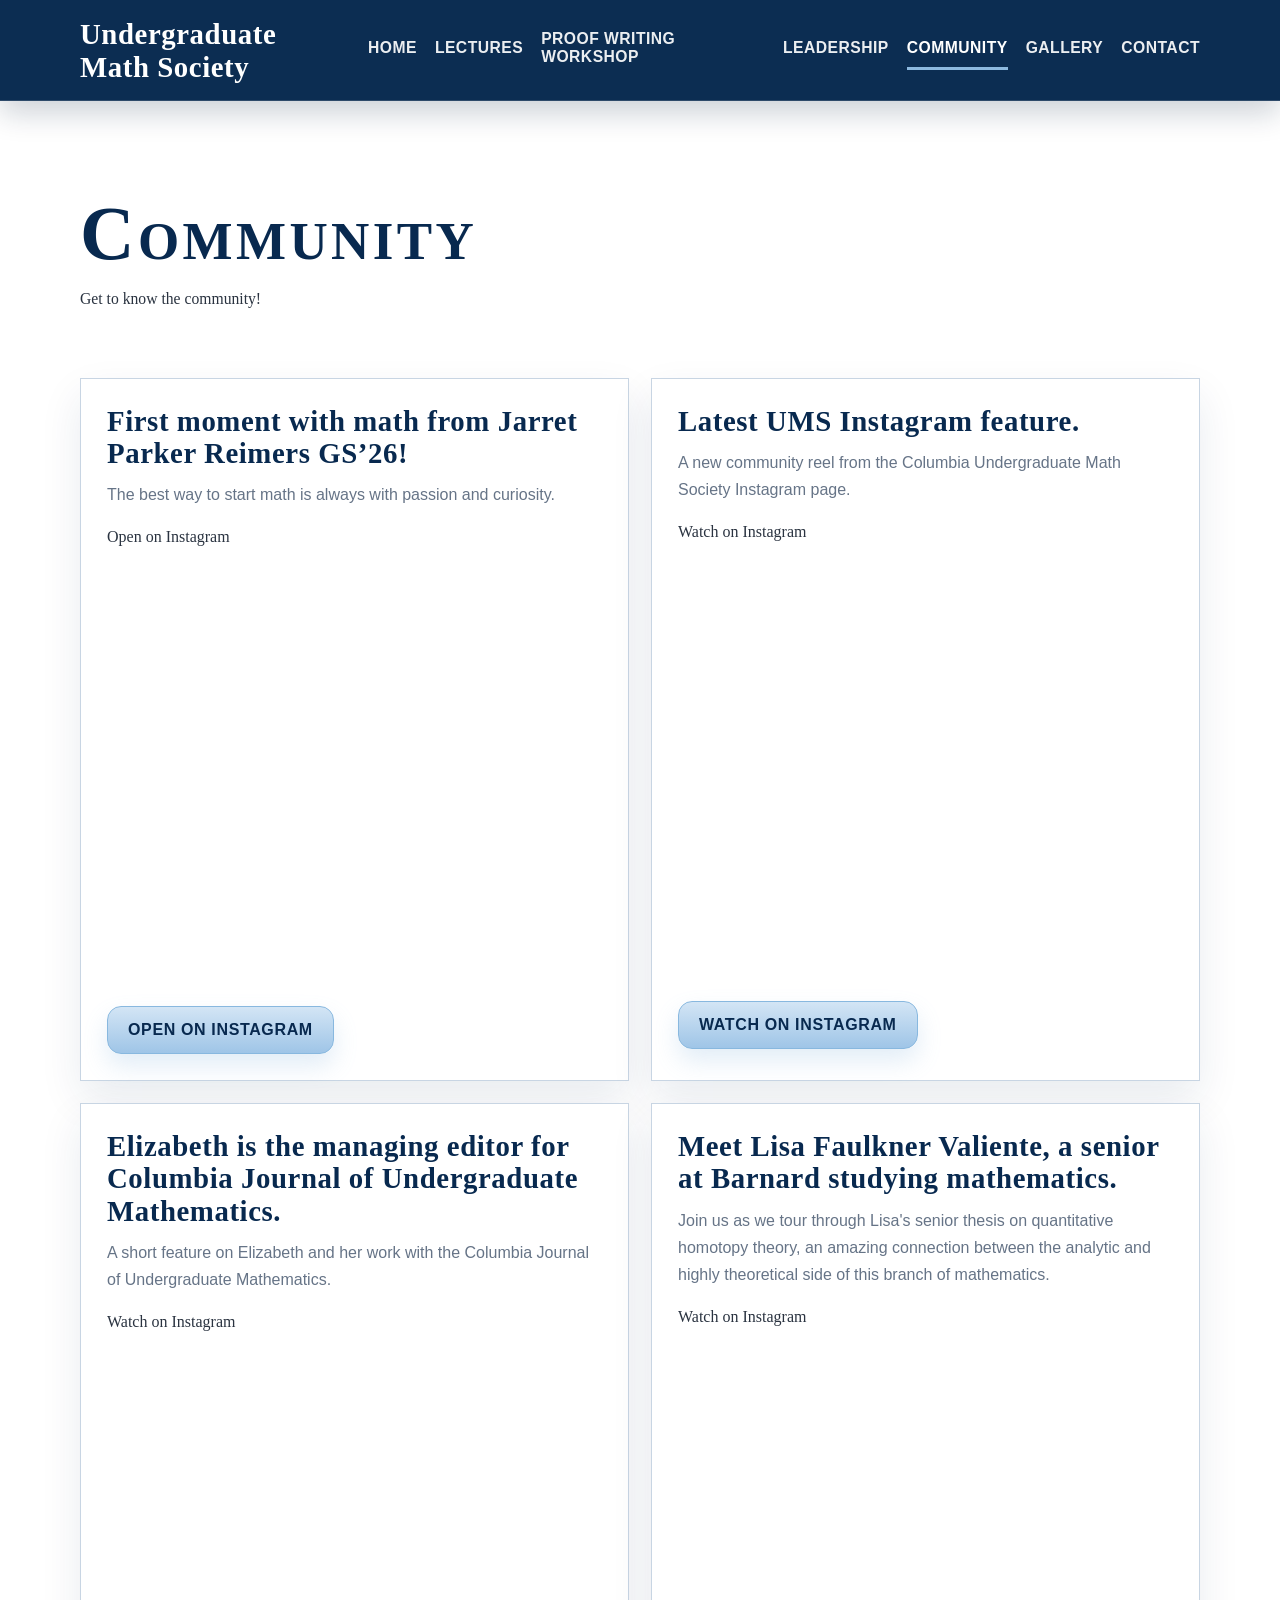
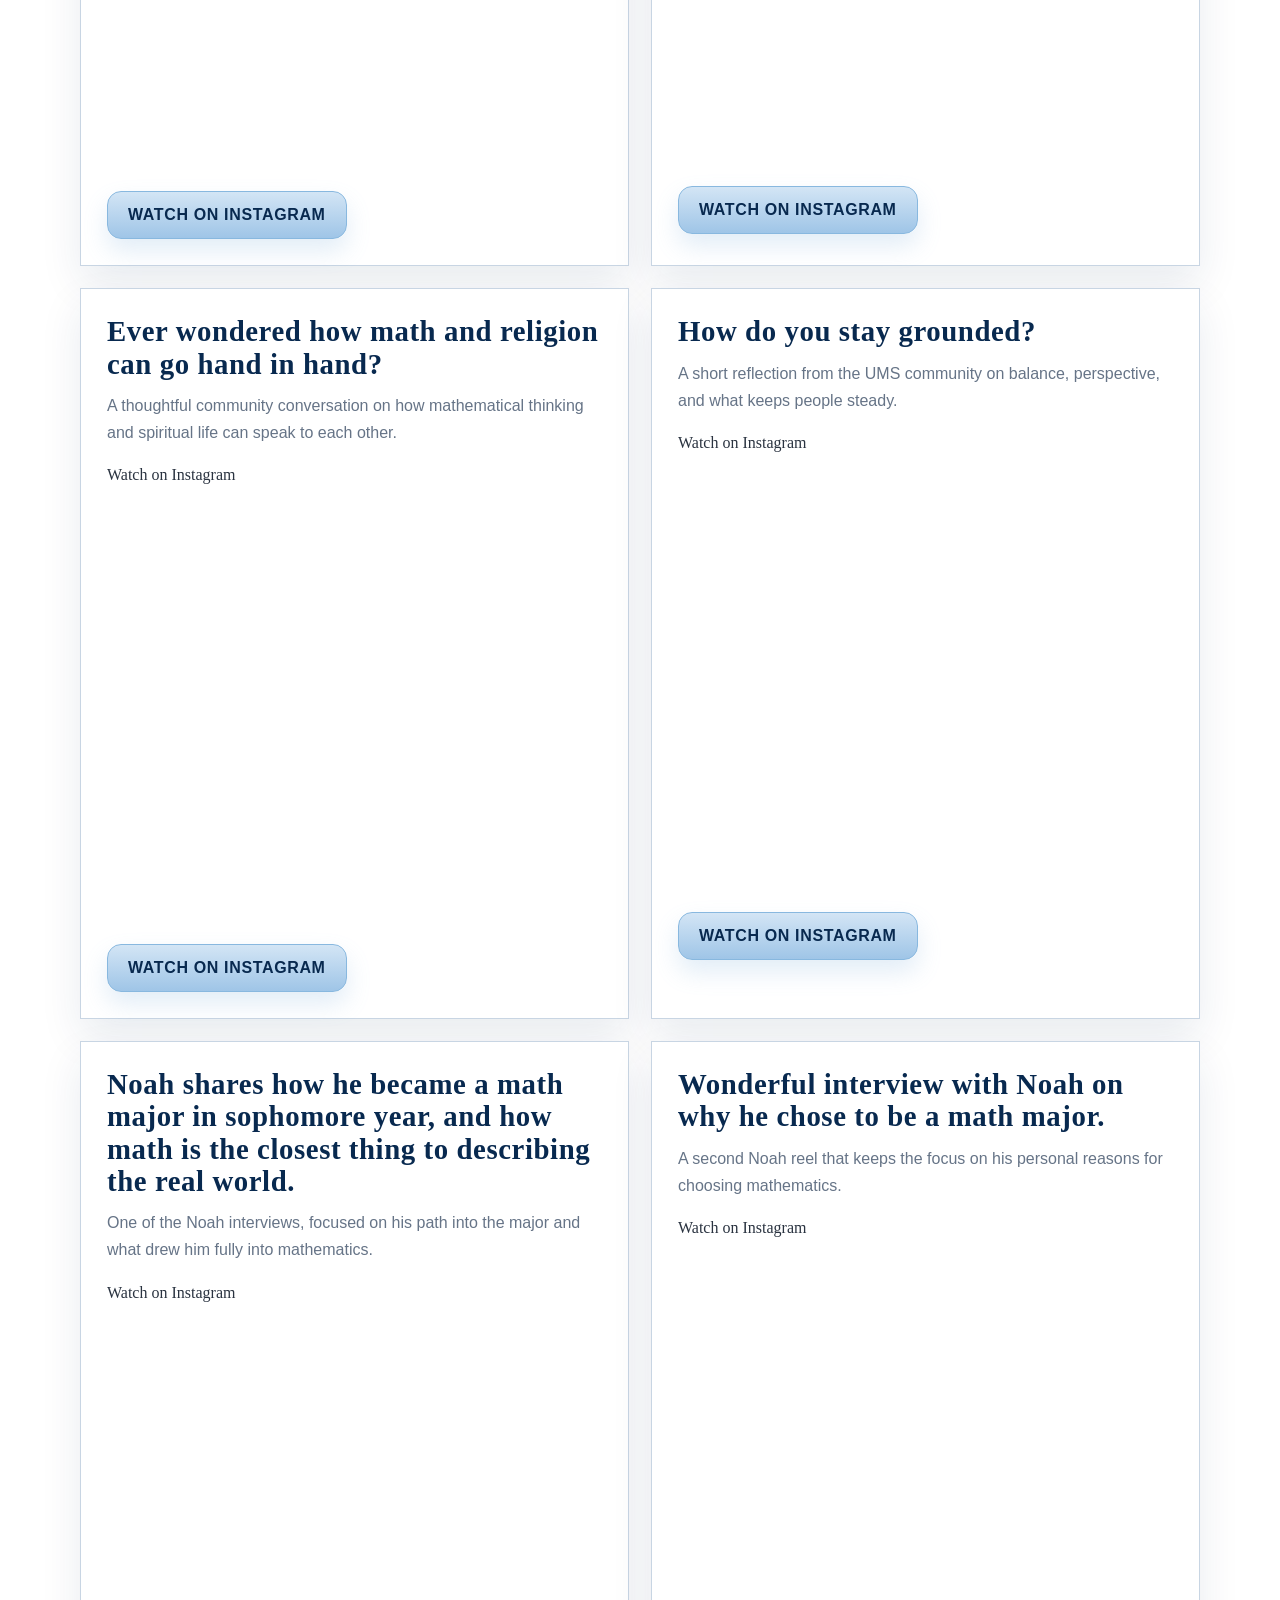
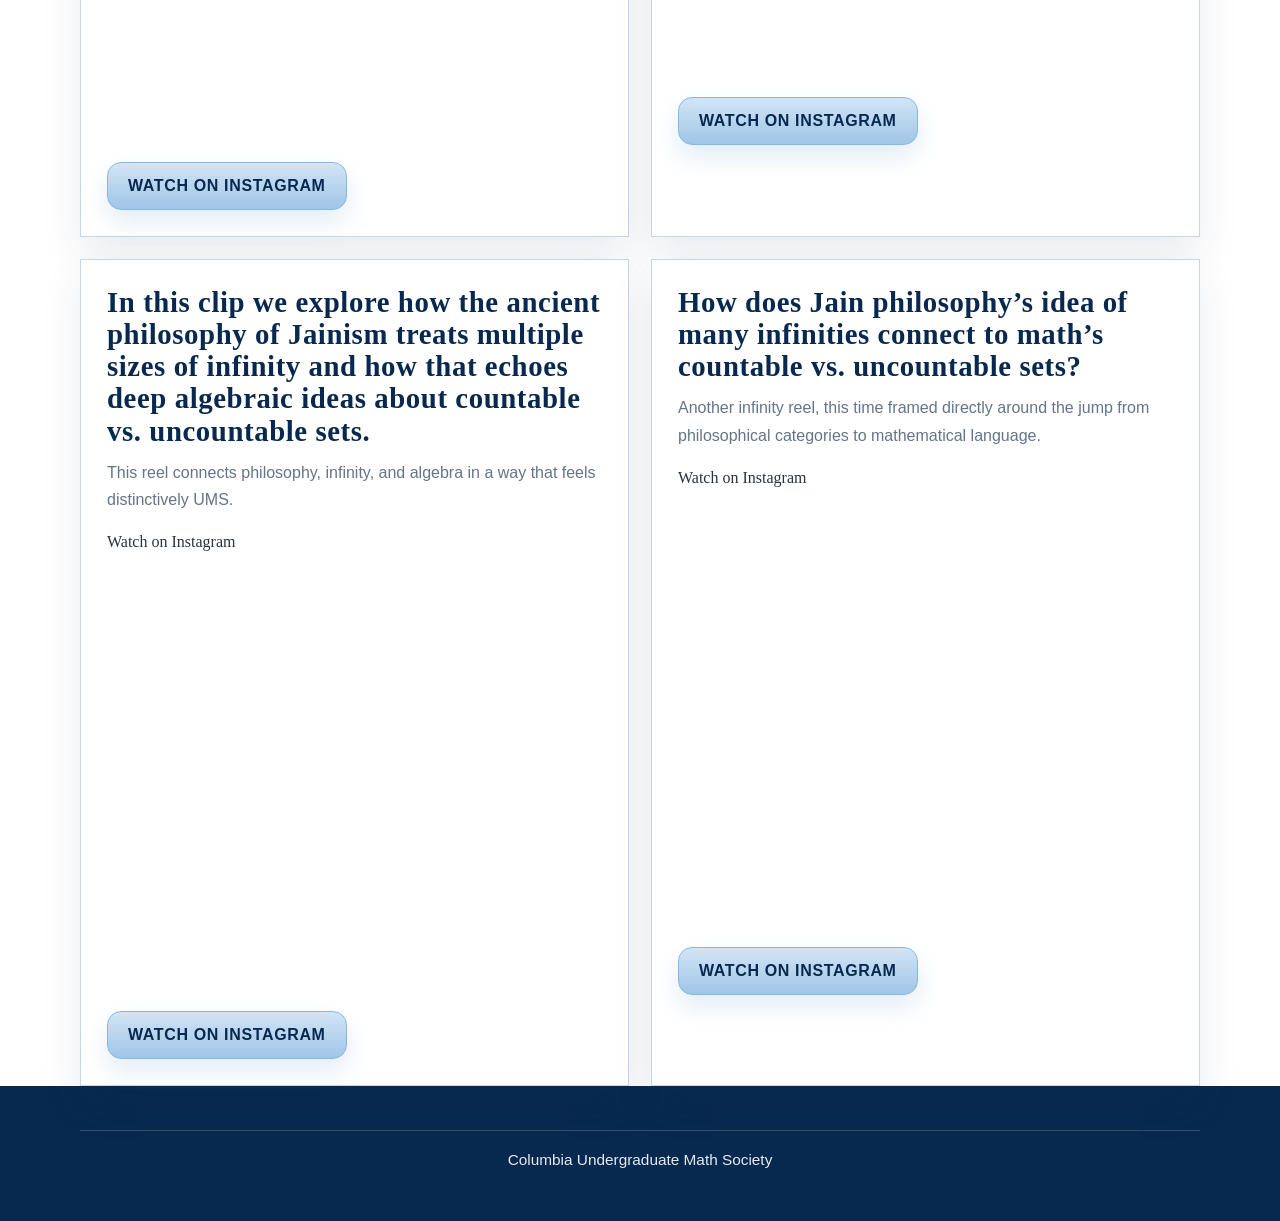
==== commit cda44465: "Add new community Instagram post" ====
--- a/community.html
+++ b/community.html
@@ -38,6 +38,17 @@
 
     <section class="section">
       <div class="shell community-grid">
+        <article class="contact-card community-card" data-reveal>
+          <h2 class="contact-title">First moment with math from Jarret Parker Reimers GS&rsquo;26!</h2>
+          <p class="card-copy">The best way to start math is always with passion and curiosity.</p>
+          <div class="community-embed">
+            <blockquote class="instagram-media" data-instgrm-captioned data-instgrm-permalink="https://www.instagram.com/p/DWrq9t3j1Pb/" data-instgrm-version="14">
+              <a href="https://www.instagram.com/p/DWrq9t3j1Pb/" target="_blank" rel="noreferrer">Open on Instagram</a>
+            </blockquote>
+          </div>
+          <a class="button" href="https://www.instagram.com/p/DWrq9t3j1Pb/" target="_blank" rel="noreferrer">Open on Instagram</a>
+        </article>
+
         <article class="contact-card community-card" data-reveal>
           <h2 class="contact-title">Latest UMS Instagram feature.</h2>
           <p class="card-copy">A new community reel from the Columbia Undergraduate Math Society Instagram page.</p>
--- a/styles.css
+++ b/styles.css
@@ -960,35 +960,26 @@
   font-variant: small-caps;
 }
 
-.gallery-media-grid {
-  display: grid;
-  grid-template-columns: repeat(3, minmax(0, 1fr));
-  gap: 22px;
-}
-
-.gallery-card {
+.gallery-embed-grid {
+  display: grid;
+  grid-template-columns: repeat(2, minmax(0, 1fr));
+  gap: 24px;
+}
+
+.gallery-post-card {
+  display: grid;
+  gap: 16px;
+}
+
+.gallery-embed {
   overflow: hidden;
-  border-radius: 0;
-  background: rgba(255, 255, 255, 0.96);
-  border: 1px solid var(--line);
-  box-shadow: var(--shadow);
-}
-
-.gallery-media-link {
-  display: block;
-}
-
-.gallery-media-frame {
-  position: relative;
-  aspect-ratio: 1 / 1;
-  overflow: hidden;
-  background: linear-gradient(180deg, #f8fbfe, #edf3f9);
-}
-
-.gallery-thumb {
-  width: 100%;
-  height: 100%;
-  object-fit: cover;
+}
+
+.gallery-embed .instagram-media {
+  margin: 0 !important;
+  min-width: 0 !important;
+  width: 100% !important;
+  max-width: 100% !important;
 }
 
 .gallery-fallback {
@@ -1405,7 +1396,7 @@
   .two-column,
   .contact-grid,
   .community-grid,
-  .gallery-media-grid,
+  .gallery-embed-grid,
   .archive-grid,
   .leadership-grid,
   .workshop-grid,
